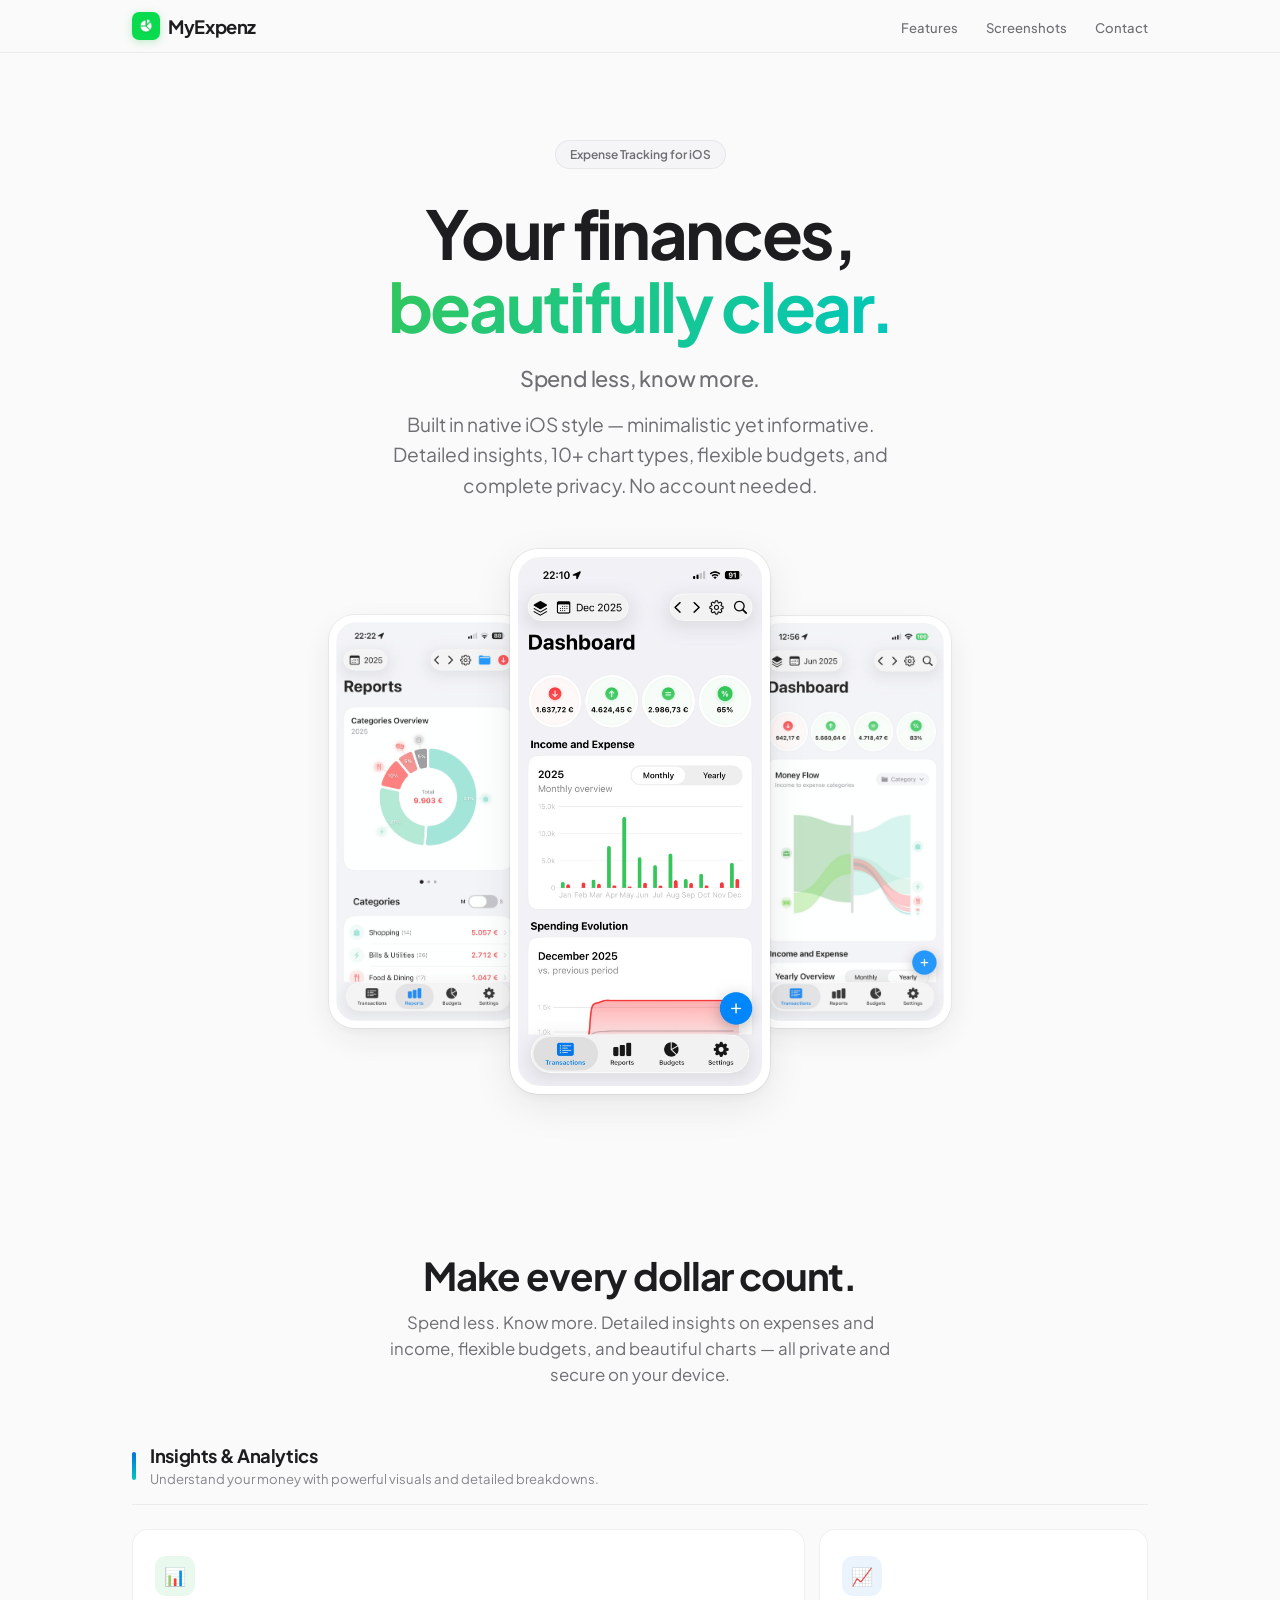
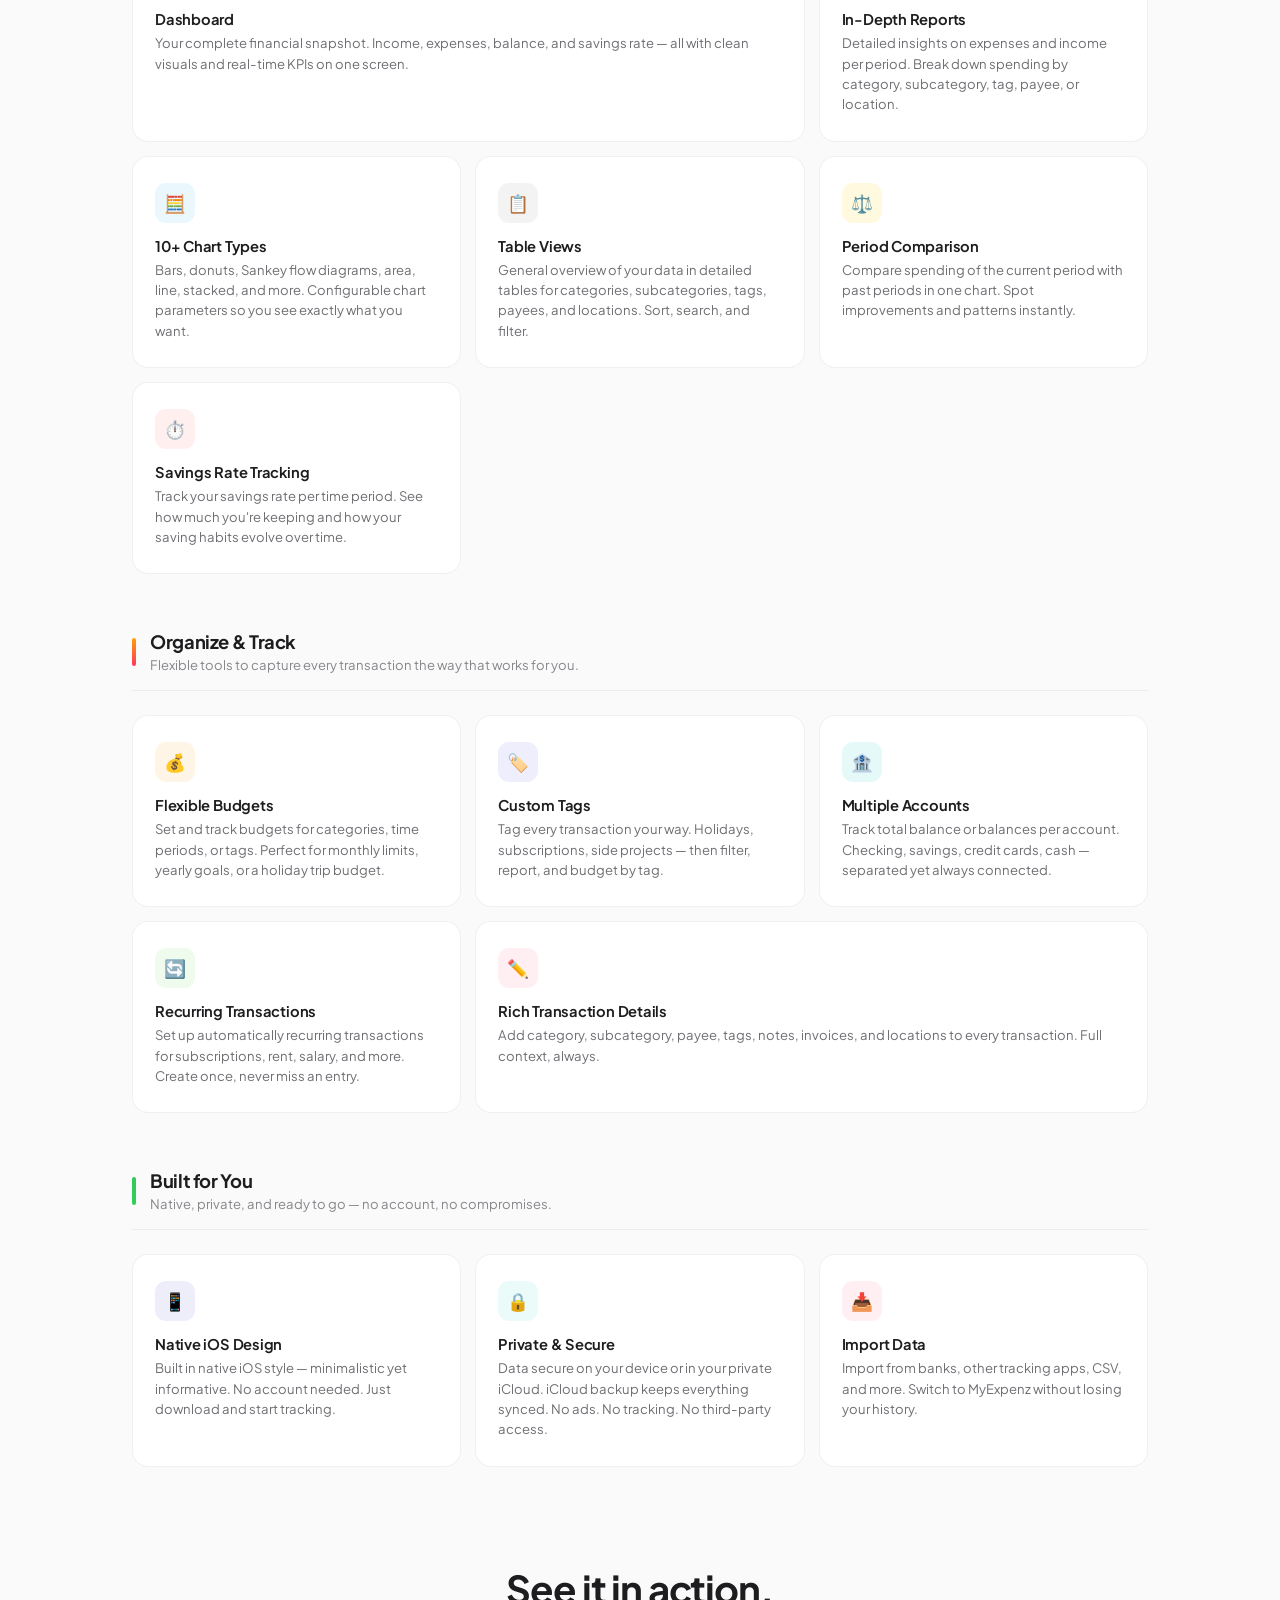
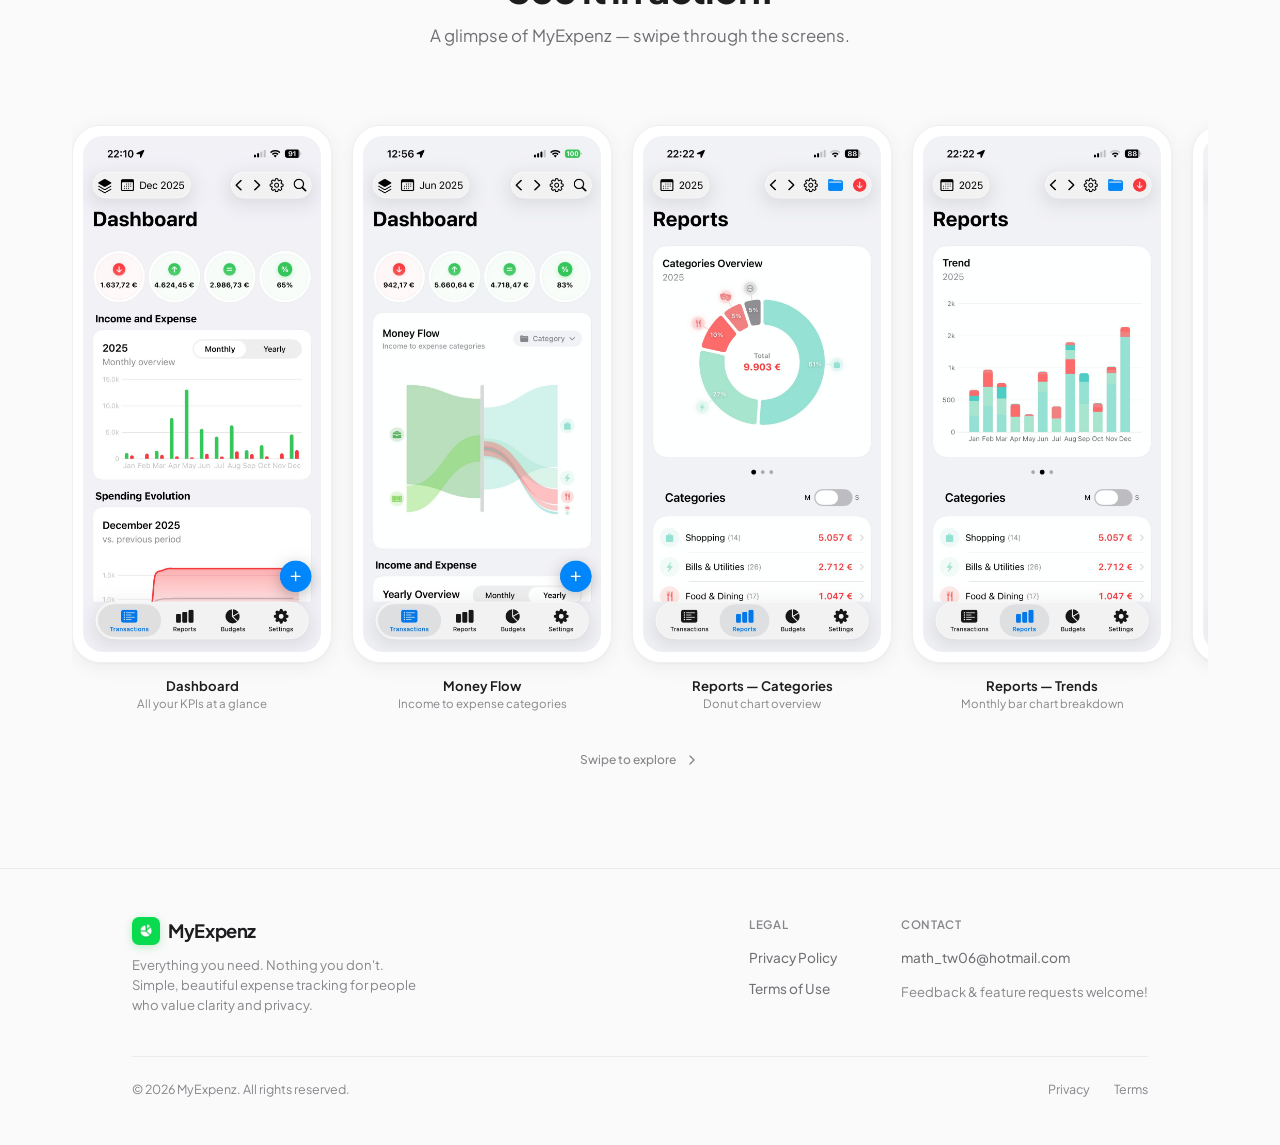
==== index.html @ 3112c8b0 "Add files via upload" ====
<!DOCTYPE html>
<html lang="en">
<head>
<meta charset="UTF-8">
<meta name="viewport" content="width=device-width, initial-scale=1.0">
<title>MyExpenz — Expense Tracking, Beautifully Simple</title>
<link rel="preconnect" href="https://fonts.googleapis.com">
<link href="https://fonts.googleapis.com/css2?family=Plus+Jakarta+Sans:wght@300;400;500;600;700&display=swap" rel="stylesheet">
<style>
  :root {
    --bg: #fafafa;
    --text-primary: #1d1d1f;
    --text-secondary: #6e6e73;
    --text-tertiary: #86868b;
    --accent: #0071e3;
    --surface: #f5f5f7;
    --surface-elevated: #ffffff;
    --border: rgba(0, 0, 0, 0.06);
    --shadow-md: 0 4px 20px rgba(0,0,0,0.06), 0 1px 3px rgba(0,0,0,0.04);
    --shadow-lg: 0 12px 40px rgba(0,0,0,0.08), 0 4px 12px rgba(0,0,0,0.04);
    --radius: 16px;
    --green: #34c759;
  }

  * { margin: 0; padding: 0; box-sizing: border-box; }
  html { scroll-behavior: smooth; }

  body {
    font-family: 'Plus Jakarta Sans', -apple-system, BlinkMacSystemFont, sans-serif;
    background: var(--bg); color: var(--text-primary);
    -webkit-font-smoothing: antialiased; overflow-x: hidden;
  }

  /* ──── NAV ──── */
  nav {
    position: fixed; top: 0; left: 0; right: 0; z-index: 100;
    background: rgba(250,250,250,0.72);
    backdrop-filter: saturate(180%) blur(20px);
    -webkit-backdrop-filter: saturate(180%) blur(20px);
    border-bottom: 1px solid var(--border);
  }
  .nav-inner {
    max-width: 1080px; margin: 0 auto; padding: 0 32px;
    height: 52px; display: flex; align-items: center; justify-content: space-between;
  }
  .logo {
    font-weight: 700; font-size: 1.15rem; letter-spacing: -0.02em;
    display: flex; align-items: center; gap: 8px; color: var(--text-primary);
  }
  .logo-icon {
    width: 28px; height: 28px;
    border-radius: 7px;
    box-shadow: 0 2px 8px rgba(52,199,89,0.3);
    object-fit: cover;
  }
  .nav-links { display: flex; gap: 28px; list-style: none; }
  .nav-links a {
    text-decoration: none; color: var(--text-secondary);
    font-size: 0.82rem; font-weight: 500; transition: color 0.2s;
  }
  .nav-links a:hover { color: var(--text-primary); }

  /* ──── HERO ──── */
  .hero {
    padding: 140px 32px 80px; text-align: center;
    max-width: 1080px; margin: 0 auto;
  }
  .hero-badge {
    display: inline-flex; align-items: center; gap: 6px;
    padding: 6px 14px; background: var(--surface); border-radius: 100px;
    font-size: 0.75rem; font-weight: 600; color: var(--text-secondary);
    margin-bottom: 28px; border: 1px solid var(--border);
    animation: fadeUp 0.8s ease both;
  }

  .hero h1 {
    font-size: clamp(2.8rem, 6vw, 4.2rem); font-weight: 700;
    letter-spacing: -0.035em; line-height: 1.08;
    margin-bottom: 20px; animation: fadeUp 0.8s 0.1s ease both;
  }
  .hero h1 em {
    font-style: normal;
    background: linear-gradient(135deg, #34c759, #00c7be);
    -webkit-background-clip: text; -webkit-text-fill-color: transparent; background-clip: text;
  }
  .hero > p {
    font-size: clamp(1.05rem, 2vw, 1.2rem); color: var(--text-secondary);
    max-width: 540px; margin: 0 auto 48px; line-height: 1.6;
    animation: fadeUp 0.8s 0.2s ease both;
  }

  /* ──── Hero Phones ──── */
  .hero-phones {
    display: flex; justify-content: center; align-items: center;
    gap: 0; margin-bottom: 20px; position: relative;
    animation: fadeUp 1s 0.35s ease both;
    padding: 0 20px;
  }
  .hero-phone {
    transition: transform 0.4s ease;
  }
  .hero-phone-frame {
    background: var(--surface-elevated);
    border-radius: 28px; padding: 8px;
    box-shadow: var(--shadow-lg), 0 0 0 1px var(--border);
    overflow: hidden;
  }
  .hero-phone-frame img {
    width: 100%; height: auto; display: block;
    border-radius: 22px;
  }
  .hero-phone-center {
    width: 260px; z-index: 3; position: relative;
  }
  .hero-phone-left {
    width: 220px; z-index: 2;
    transform: translateX(28px) scale(0.9);
    opacity: 0.85;
  }
  .hero-phone-right {
    width: 220px; z-index: 2;
    transform: translateX(-28px) scale(0.9);
    opacity: 0.85;
  }
  .hero-phone-left:hover, .hero-phone-right:hover {
    opacity: 1; transform: translateX(0) scale(0.93);
  }
  .screen-card {
    background: linear-gradient(135deg, #1d1d1f, #2c2c2e);
    border-radius: 16px; padding: 18px; color: white;
    margin-bottom: 14px; position: relative; overflow: hidden;
  }
  .screen-card::after {
    content: ''; position: absolute; top: -20px; right: -20px;
    width: 80px; height: 80px; background: rgba(52,199,89,0.15);
    border-radius: 50%; filter: blur(20px);
  }
  .card-label { font-size: 0.6rem; opacity: 0.6; margin-bottom: 4px; }
  .card-amount { font-size: 1.6rem; font-weight: 700; letter-spacing: -0.03em; margin-bottom: 10px; }
  .card-bar-row { display: flex; gap: 3px; height: 4px; }
  .card-bar { border-radius: 2px; flex: 1; opacity: 0.9; }
  .card-bar:nth-child(1) { background: #34c759; flex: 3; }
  .card-bar:nth-child(2) { background: #ff9f0a; flex: 1.5; }
  .card-bar:nth-child(3) { background: #5e5ce6; flex: 1; }
  .card-bar:nth-child(4) { background: rgba(255,255,255,0.15); flex: 2; }
  .screen-section-title { font-size: 0.7rem; font-weight: 600; margin-bottom: 10px; }
  .screen-row {
    display: flex; align-items: center; gap: 10px;
    padding: 8px 0; border-bottom: 1px solid var(--border);
  }
  .screen-row:last-child { border-bottom: none; }
  .row-icon {
    width: 30px; height: 30px; border-radius: 8px;
    display: flex; align-items: center; justify-content: center; font-size: 0.75rem;
  }
  .row-icon.groceries { background: #fef3e2; }
  .row-icon.transport { background: #e8f4fd; }
  .row-icon.coffee { background: #fce4ec; }
  .row-text { flex: 1; }
  .row-text .name { font-size: 0.7rem; font-weight: 600; }
  .row-text .sub { font-size: 0.55rem; color: var(--text-tertiary); }
  .row-amount { font-size: 0.72rem; font-weight: 700; }

  /* ──── FEATURES ──── */
  .features { max-width: 1080px; margin: 0 auto; padding: 60px 32px 80px; }
  .section-header { text-align: center; margin-bottom: 56px; }
  .section-header h2 {
    font-size: clamp(1.8rem, 4vw, 2.4rem); font-weight: 700;
    letter-spacing: -0.03em; line-height: 1.15; margin-bottom: 12px;
  }
  .section-header p {
    color: var(--text-secondary); font-size: 1.05rem;
    max-width: 500px; margin: 0 auto; line-height: 1.55;
  }

  /* Feature groups */
  .feature-group { margin-bottom: 56px; }
  .feature-group:last-child { margin-bottom: 0; }

  .group-header {
    display: flex; align-items: center; gap: 14px;
    margin-bottom: 24px; padding-bottom: 16px;
    border-bottom: 1px solid var(--border);
  }
  .group-accent {
    width: 4px; height: 28px; border-radius: 2px; flex-shrink: 0;
  }
  .group-accent-insights { background: linear-gradient(180deg, #0071e3, #00c7be); }
  .group-accent-organize { background: linear-gradient(180deg, #ff9f0a, #ff375f); }
  .group-accent-privacy  { background: linear-gradient(180deg, #34c759, #30d158); }

  .group-header-text h3 {
    font-size: 1.15rem; font-weight: 700; letter-spacing: -0.02em;
    margin-bottom: 2px;
  }
  .group-header-text p {
    font-size: 0.82rem; color: var(--text-tertiary); line-height: 1.45;
  }

  /* Bento grid within each group */
  .features-grid {
    display: grid; grid-template-columns: repeat(3, 1fr); gap: 14px;
  }
  .features-grid-2 {
    display: grid; grid-template-columns: repeat(3, 1fr); gap: 14px;
  }

  .feature-card {
    background: var(--surface-elevated); border: 1px solid var(--border);
    border-radius: var(--radius); padding: 26px 22px;
    transition: transform 0.3s ease, box-shadow 0.3s ease;
    position: relative; overflow: hidden;
  }
  .feature-card:hover { transform: translateY(-3px); box-shadow: var(--shadow-md); }

  /* Wide card spans 2 columns */
  .feature-card-wide { grid-column: span 2; }

  .feature-icon {
    width: 40px; height: 40px; border-radius: 11px;
    display: flex; align-items: center; justify-content: center;
    font-size: 1.1rem; margin-bottom: 14px;
  }
  .fi-green  { background: rgba(52,199,89,0.1); }
  .fi-blue   { background: rgba(0,113,227,0.08); }
  .fi-orange { background: rgba(255,159,10,0.1); }
  .fi-purple { background: rgba(94,92,230,0.1); }
  .fi-teal   { background: rgba(0,199,190,0.1); }
  .fi-pink   { background: rgba(255,55,95,0.08); }
  .fi-indigo { background: rgba(88,86,214,0.1); }
  .fi-mint   { background: rgba(0,199,190,0.08); }
  .fi-gray   { background: rgba(142,142,147,0.1); }
  .fi-red    { background: rgba(255,69,58,0.08); }
  .fi-cyan   { background: rgba(50,173,230,0.1); }
  .fi-yellow { background: rgba(255,204,0,0.12); }
  .fi-lime   { background: rgba(100,210,80,0.1); }
  .fi-rose   { background: rgba(251,97,137,0.1); }

  .feature-card h3 { font-size: 0.92rem; font-weight: 650; letter-spacing: -0.015em; margin-bottom: 5px; }
  .feature-card p { font-size: 0.82rem; color: var(--text-secondary); line-height: 1.55; }

  /* Responsive: stack on mobile */
  @media (max-width: 720px) {
    .features-grid, .features-grid-2 {
      grid-template-columns: 1fr;
    }
    .feature-card-wide { grid-column: span 1; }
  }
  @media (min-width: 721px) and (max-width: 900px) {
    .features-grid, .features-grid-2 {
      grid-template-columns: repeat(2, 1fr);
    }
    .feature-card-wide { grid-column: span 2; }
  }

  /* ──── SCREENSHOTS ──── */
  .screenshots { max-width: 1200px; margin: 0 auto; padding: 20px 32px 100px; }
  .screenshots-track {
    display: flex; gap: 20px; overflow-x: auto; scroll-snap-type: x mandatory;
    padding: 20px 0 32px; -webkit-overflow-scrolling: touch;
    scrollbar-width: thin; scrollbar-color: #c7c7cc transparent;
  }
  .screenshots-track::-webkit-scrollbar { height: 6px; }
  .screenshots-track::-webkit-scrollbar-track { background: transparent; }
  .screenshots-track::-webkit-scrollbar-thumb { background: #c7c7cc; border-radius: 3px; }

  .screenshot-slot { flex: 0 0 auto; width: 260px; scroll-snap-align: start; }
  .screenshot-frame {
    background: var(--surface-elevated); border: 1px solid var(--border);
    border-radius: 28px; padding: 10px; box-shadow: var(--shadow-md);
    transition: transform 0.3s ease, box-shadow 0.3s ease;
  }
  .screenshot-frame:hover { transform: translateY(-4px); box-shadow: var(--shadow-lg); }
  .screenshot-inner {
    border-radius: 20px; overflow: hidden; aspect-ratio: 9/19.5;
    background: var(--surface); display: flex; flex-direction: column;
    align-items: center; justify-content: center; position: relative;
  }
  .screenshot-inner img { width: 100%; height: 100%; object-fit: cover; display: block; }
  .screenshot-placeholder {
    display: flex; flex-direction: column; align-items: center; justify-content: center;
    gap: 8px; padding: 20px; width: 100%; height: 100%; position: absolute; inset: 0;
  }
  .screenshot-placeholder .ph-icon {
    width: 48px; height: 48px; border-radius: 14px; background: var(--border);
    display: flex; align-items: center; justify-content: center;
    font-size: 1.3rem; color: var(--text-tertiary);
  }
  .screenshot-placeholder .ph-label {
    font-size: 0.72rem; font-weight: 600; color: var(--text-tertiary);
    text-align: center; line-height: 1.4;
  }
  .screenshot-caption { text-align: center; padding: 14px 8px 4px; }
  .screenshot-caption h4 { font-size: 0.82rem; font-weight: 650; margin-bottom: 2px; }
  .screenshot-caption p { font-size: 0.72rem; color: var(--text-tertiary); line-height: 1.4; }

  .scroll-hint { display: flex; align-items: center; justify-content: center; gap: 8px; margin-top: 4px; }
  .scroll-hint span { font-size: 0.75rem; color: var(--text-tertiary); font-weight: 500; }
  .scroll-hint svg { width: 16px; height: 16px; color: var(--text-tertiary); animation: bounceRight 1.5s ease-in-out infinite; }
  @keyframes bounceRight { 0%,100% { transform: translateX(0); } 50% { transform: translateX(4px); } }

  /* ──── FOOTER ──── */
  footer { border-top: 1px solid var(--border); background: var(--bg); }
  .footer-inner { max-width: 1080px; margin: 0 auto; padding: 48px 32px; }
  .footer-top {
    display: flex; justify-content: space-between; align-items: flex-start;
    gap: 40px; margin-bottom: 40px; flex-wrap: wrap;
  }
  .footer-brand { max-width: 300px; }
  .footer-brand .logo { margin-bottom: 10px; }
  .footer-brand p { font-size: 0.82rem; color: var(--text-tertiary); line-height: 1.55; }
  .footer-columns { display: flex; gap: 64px; }
  .footer-col h4 {
    font-size: 0.72rem; font-weight: 600; text-transform: uppercase;
    letter-spacing: 0.06em; color: var(--text-tertiary); margin-bottom: 14px;
  }
  .footer-col ul { list-style: none; display: flex; flex-direction: column; gap: 10px; }
  .footer-col a {
    text-decoration: none; color: var(--text-secondary);
    font-size: 0.85rem; font-weight: 450; transition: color 0.2s;
  }
  .footer-col a:hover { color: var(--text-primary); }
  .footer-divider { height: 1px; background: var(--border); margin-bottom: 24px; }
  .footer-bottom {
    display: flex; justify-content: space-between; align-items: center; flex-wrap: wrap; gap: 12px;
  }
  .footer-bottom span { font-size: 0.78rem; color: var(--text-tertiary); }
  .footer-bottom-links { display: flex; gap: 24px; }
  .footer-bottom-links a {
    text-decoration: none; font-size: 0.78rem; color: var(--text-tertiary); transition: color 0.2s;
  }
  .footer-bottom-links a:hover { color: var(--text-secondary); }

  /* ──── LEGAL MODALS ──── */
  .legal-overlay {
    display: none; position: fixed; inset: 0; z-index: 200;
    background: rgba(0,0,0,0.4); backdrop-filter: blur(8px);
    -webkit-backdrop-filter: blur(8px);
    align-items: center; justify-content: center; padding: 24px;
  }
  .legal-overlay.active { display: flex; }
  .legal-modal {
    background: var(--surface-elevated); border-radius: 20px;
    max-width: 640px; width: 100%; max-height: 80vh; overflow-y: auto; padding: 40px;
    box-shadow: 0 24px 80px rgba(0,0,0,0.15); position: relative;
  }
  .legal-modal h2 { font-size: 1.5rem; font-weight: 700; letter-spacing: -0.02em; margin-bottom: 20px; }
  .legal-modal p { font-size: 0.88rem; color: var(--text-secondary); line-height: 1.7; margin-bottom: 14px; }
  .legal-modal h3 { font-size: 1rem; font-weight: 600; margin: 20px 0 8px; }
  .close-btn {
    position: absolute; top: 16px; right: 16px; width: 32px; height: 32px;
    border-radius: 50%; border: none; background: var(--surface);
    cursor: pointer; display: flex; align-items: center; justify-content: center;
    font-size: 1rem; color: var(--text-secondary); transition: background 0.2s;
  }
  .close-btn:hover { background: #e8e8ed; }

  /* ──── ANIMATIONS ──── */
  @keyframes fadeUp { from { opacity: 0; transform: translateY(24px); } to { opacity: 1; transform: translateY(0); } }
  @keyframes fadeIn { from { opacity: 0; } to { opacity: 1; } }
  .reveal { opacity: 1; transform: none; }
  .reveal.visible { opacity: 1; transform: translateY(0); }

  /* ──── RESPONSIVE ──── */
  @media (max-width: 768px) {
    .features-grid { grid-template-columns: repeat(2, 1fr); gap: 12px; }
    .footer-top { flex-direction: column; }
    .footer-columns { gap: 40px; }
    .nav-links { display: none; }
    .hero { padding: 120px 20px 60px; }
    .features { padding: 40px 20px 60px; }
    .screenshots { padding: 20px 20px 60px; }
    .footer-inner { padding: 32px 20px; }
    .hero-phone-center { width: 200px; }
    .hero-phone-left, .hero-phone-right { width: 170px; }
    .screenshot-slot { width: 220px; }
  }
  @media (max-width: 480px) {
    .features-grid { grid-template-columns: 1fr; }
    .footer-columns { flex-direction: column; gap: 28px; }
    .screenshot-slot { width: 200px; }
  }
</style>
</head>
<body>

<!-- NAV -->
<nav>
  <div class="nav-inner">
    <div class="logo"><img src="[data-uri]" alt="MyExpenz" class="logo-icon"> MyExpenz</div>
    <ul class="nav-links">
      <li><a href="#features">Features</a></li>
      <li><a href="#screenshots">Screenshots</a></li>
      <li><a href="#footer">Contact</a></li>
    </ul>
  </div>
</nav>

<!-- HERO -->
<section class="hero">
  <div class="hero-badge">Expense Tracking for iOS</div>
  <h1>Your finances,<br><em>beautifully clear.</em></h1>
  <p class="hero-tagline" style="font-size: clamp(1.1rem, 2.2vw, 1.35rem); font-weight: 500; color: var(--text-secondary); margin-bottom: 12px; letter-spacing: -0.01em; animation: fadeUp 0.8s 0.15s ease both;">Spend less, know more.</p>
  <p>Built in native iOS style — minimalistic yet informative. Detailed insights, 10+ chart types, flexible budgets, and complete privacy. No account needed.</p>
  <div class="hero-phones">
    <div class="hero-phone hero-phone-left">
      <div class="hero-phone-frame">
        <img src="[data-uri]" alt="Reports">
      </div>
    </div>
    <div class="hero-phone hero-phone-center">
      <div class="hero-phone-frame">
        <img src="[data-uri]" alt="Dashboard">
      </div>
    </div>
    <div class="hero-phone hero-phone-right">
      <div class="hero-phone-frame">
        <img src="[data-uri]" alt="Money Flow">
      </div>
    </div>
  </div>
</section>

<!-- FEATURES -->
<section class="features" id="features">
  <div class="section-header reveal">
    <h2>Make every dollar count.</h2>
    <p>Spend less. Know more. Detailed insights on expenses and income, flexible budgets, and beautiful charts — all private and secure on your device.</p>
  </div>

  <!-- GROUP 1: Insights & Analytics -->
  <div class="feature-group reveal">
    <div class="group-header">
      <div class="group-accent group-accent-insights"></div>
      <div class="group-header-text">
        <h3>Insights &amp; Analytics</h3>
        <p>Understand your money with powerful visuals and detailed breakdowns.</p>
      </div>
    </div>
    <div class="features-grid">
      <div class="feature-card feature-card-wide">
        <div class="feature-icon fi-green">📊</div>
        <h3>Dashboard</h3>
        <p>Your complete financial snapshot. Income, expenses, balance, and savings rate — all with clean visuals and real-time KPIs on one screen.</p>
      </div>
      <div class="feature-card">
        <div class="feature-icon fi-blue">📈</div>
        <h3>In-Depth Reports</h3>
        <p>Detailed insights on expenses and income per period. Break down spending by category, subcategory, tag, payee, or location.</p>
      </div>
      <div class="feature-card">
        <div class="feature-icon fi-cyan">🧮</div>
        <h3>10+ Chart Types</h3>
        <p>Bars, donuts, Sankey flow diagrams, area, line, stacked, and more. Configurable chart parameters so you see exactly what you want.</p>
      </div>
      <div class="feature-card">
        <div class="feature-icon fi-gray">📋</div>
        <h3>Table Views</h3>
        <p>General overview of your data in detailed tables for categories, subcategories, tags, payees, and locations. Sort, search, and filter.</p>
      </div>
      <div class="feature-card">
        <div class="feature-icon fi-yellow">⚖️</div>
        <h3>Period Comparison</h3>
        <p>Compare spending of the current period with past periods in one chart. Spot improvements and patterns instantly.</p>
      </div>
      <div class="feature-card">
        <div class="feature-icon fi-red">⏱️</div>
        <h3>Savings Rate Tracking</h3>
        <p>Track your savings rate per time period. See how much you're keeping and how your saving habits evolve over time.</p>
      </div>
    </div>
  </div>

  <!-- GROUP 2: Organize & Track -->
  <div class="feature-group reveal">
    <div class="group-header">
      <div class="group-accent group-accent-organize"></div>
      <div class="group-header-text">
        <h3>Organize &amp; Track</h3>
        <p>Flexible tools to capture every transaction the way that works for you.</p>
      </div>
    </div>
    <div class="features-grid-2">
      <div class="feature-card">
        <div class="feature-icon fi-orange">💰</div>
        <h3>Flexible Budgets</h3>
        <p>Set and track budgets for categories, time periods, or tags. Perfect for monthly limits, yearly goals, or a holiday trip budget.</p>
      </div>
      <div class="feature-card">
        <div class="feature-icon fi-purple">🏷️</div>
        <h3>Custom Tags</h3>
        <p>Tag every transaction your way. Holidays, subscriptions, side projects — then filter, report, and budget by tag.</p>
      </div>
      <div class="feature-card">
        <div class="feature-icon fi-teal">🏦</div>
        <h3>Multiple Accounts</h3>
        <p>Track total balance or balances per account. Checking, savings, credit cards, cash — separated yet always connected.</p>
      </div>
      <div class="feature-card">
        <div class="feature-icon fi-lime">🔄</div>
        <h3>Recurring Transactions</h3>
        <p>Set up automatically recurring transactions for subscriptions, rent, salary, and more. Create once, never miss an entry.</p>
      </div>
      <div class="feature-card feature-card-wide">
        <div class="feature-icon fi-rose">✏️</div>
        <h3>Rich Transaction Details</h3>
        <p>Add category, subcategory, payee, tags, notes, invoices, and locations to every transaction. Full context, always.</p>
      </div>
    </div>
  </div>

  <!-- GROUP 3: Built for You -->
  <div class="feature-group reveal">
    <div class="group-header">
      <div class="group-accent group-accent-privacy"></div>
      <div class="group-header-text">
        <h3>Built for You</h3>
        <p>Native, private, and ready to go — no account, no compromises.</p>
      </div>
    </div>
    <div class="features-grid-2">
      <div class="feature-card">
        <div class="feature-icon fi-indigo">📱</div>
        <h3>Native iOS Design</h3>
        <p>Built in native iOS style — minimalistic yet informative. No account needed. Just download and start tracking.</p>
      </div>
      <div class="feature-card">
        <div class="feature-icon fi-mint">🔒</div>
        <h3>Private &amp; Secure</h3>
        <p>Data secure on your device or in your private iCloud. iCloud backup keeps everything synced. No ads. No tracking. No third-party access.</p>
      </div>
      <div class="feature-card">
        <div class="feature-icon fi-pink">📥</div>
        <h3>Import Data</h3>
        <p>Import from banks, other tracking apps, CSV, and more. Switch to MyExpenz without losing your history.</p>
      </div>
    </div>
  </div>

</section>

<!-- SCREENSHOTS -->
<section class="screenshots" id="screenshots">
  <div class="section-header reveal">
    <h2>See it in action.</h2>
    <p>A glimpse of MyExpenz — swipe through the screens.</p>
  </div>
  <div class="screenshots-track">

    <div class="screenshot-slot reveal">
      <div class="screenshot-frame">
        <div class="screenshot-inner"><img src="[data-uri]" alt="Dashboard"></div>
      </div>
      <div class="screenshot-caption"><h4>Dashboard</h4><p>All your KPIs at a glance</p></div>
    </div>

    <div class="screenshot-slot reveal">
      <div class="screenshot-frame">
        <div class="screenshot-inner"><img src="[data-uri]" alt="Money Flow Chart"></div>
      </div>
      <div class="screenshot-caption"><h4>Money Flow</h4><p>Income to expense categories</p></div>
    </div>

    <div class="screenshot-slot reveal">
      <div class="screenshot-frame">
        <div class="screenshot-inner"><img src="[data-uri]" alt="Reports — Donut chart"></div>
      </div>
      <div class="screenshot-caption"><h4>Reports — Categories</h4><p>Donut chart overview</p></div>
    </div>

    <div class="screenshot-slot reveal">
      <div class="screenshot-frame">
        <div class="screenshot-inner"><img src="[data-uri]" alt="Reports — Trend"></div>
      </div>
      <div class="screenshot-caption"><h4>Reports — Trends</h4><p>Monthly bar chart breakdown</p></div>
    </div>

    <div class="screenshot-slot reveal">
      <div class="screenshot-frame">
        <div class="screenshot-inner"><img src="[data-uri]" alt="Reports — Bar chart"></div>
      </div>
      <div class="screenshot-caption"><h4>Reports — Totals</h4><p>Category totals at a glance</p></div>
    </div>

    <div class="screenshot-slot reveal">
      <div class="screenshot-frame">
        <div class="screenshot-inner"><img src="[data-uri]" alt="Reports — Category details"></div>
      </div>
      <div class="screenshot-caption"><h4>Category Details</h4><p>Deep dive per category</p></div>
    </div>

    <div class="screenshot-slot reveal">
      <div class="screenshot-frame">
        <div class="screenshot-inner"><img src="[data-uri]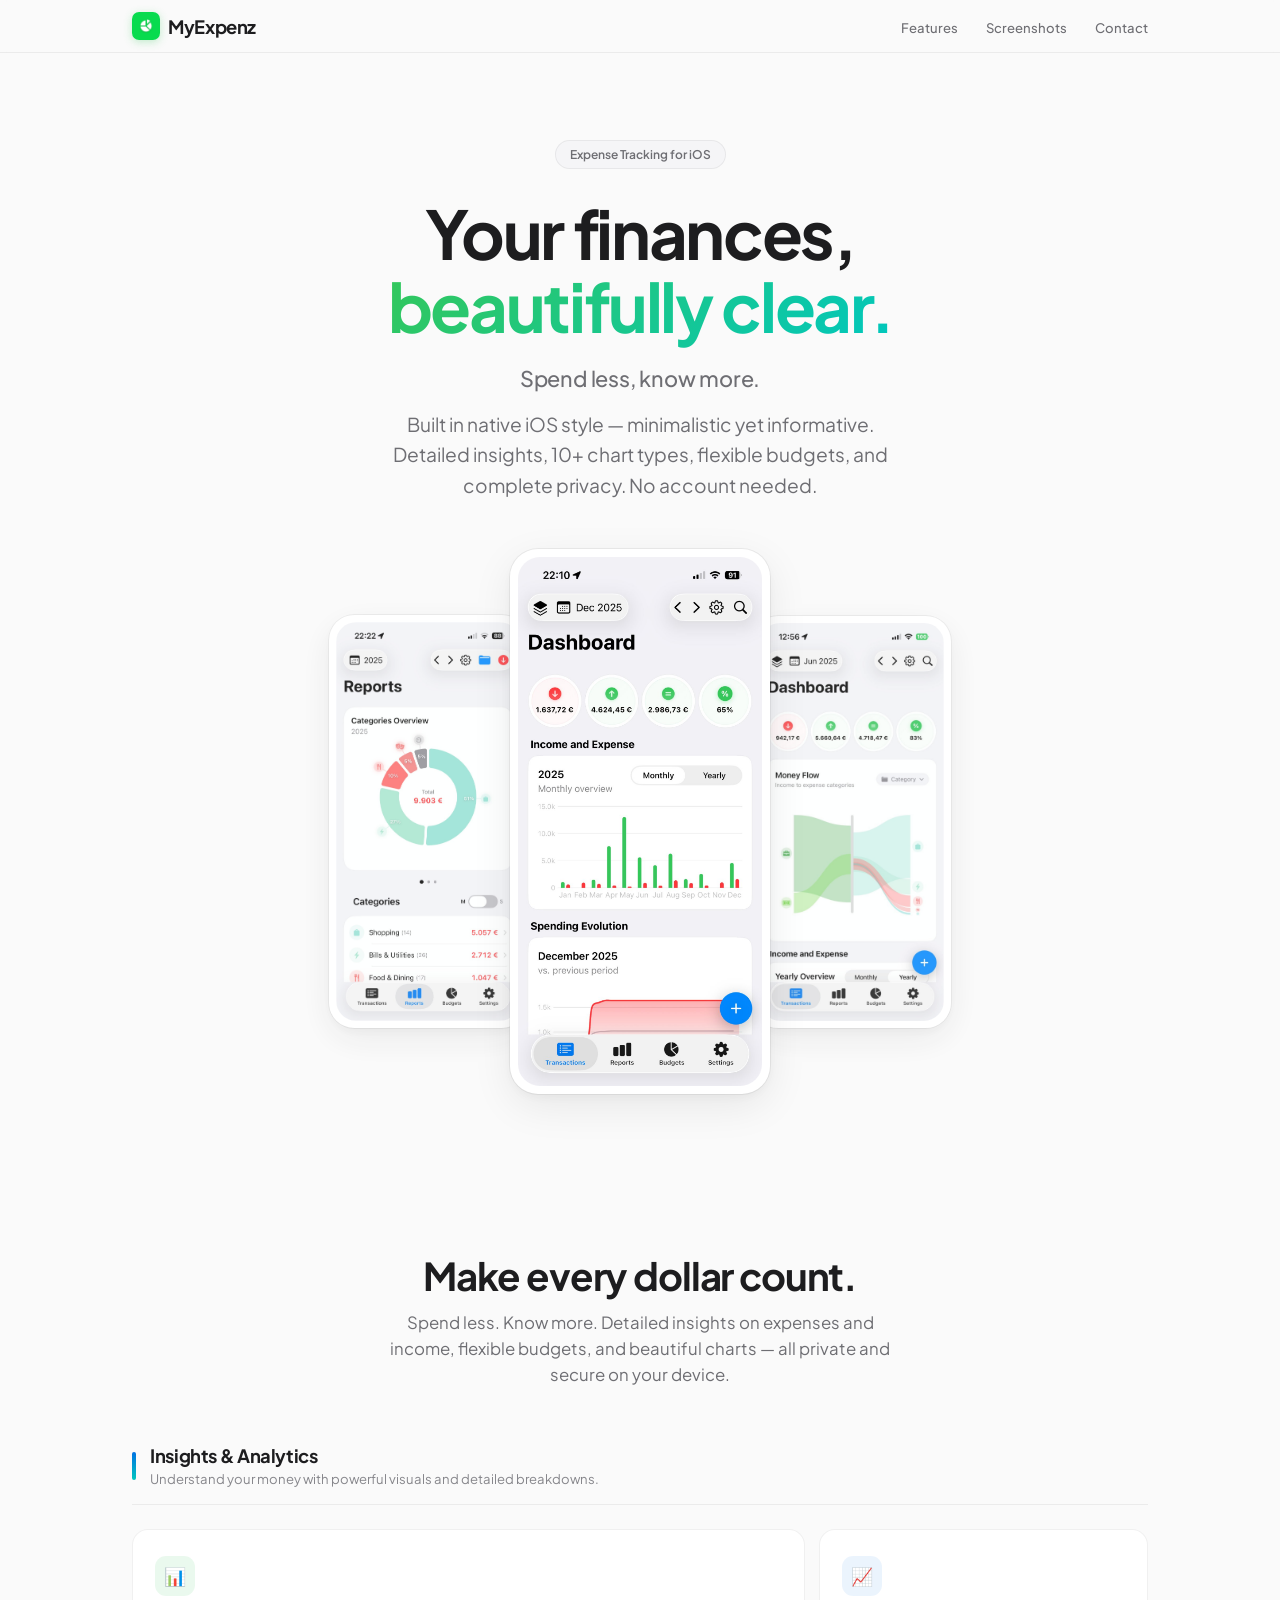
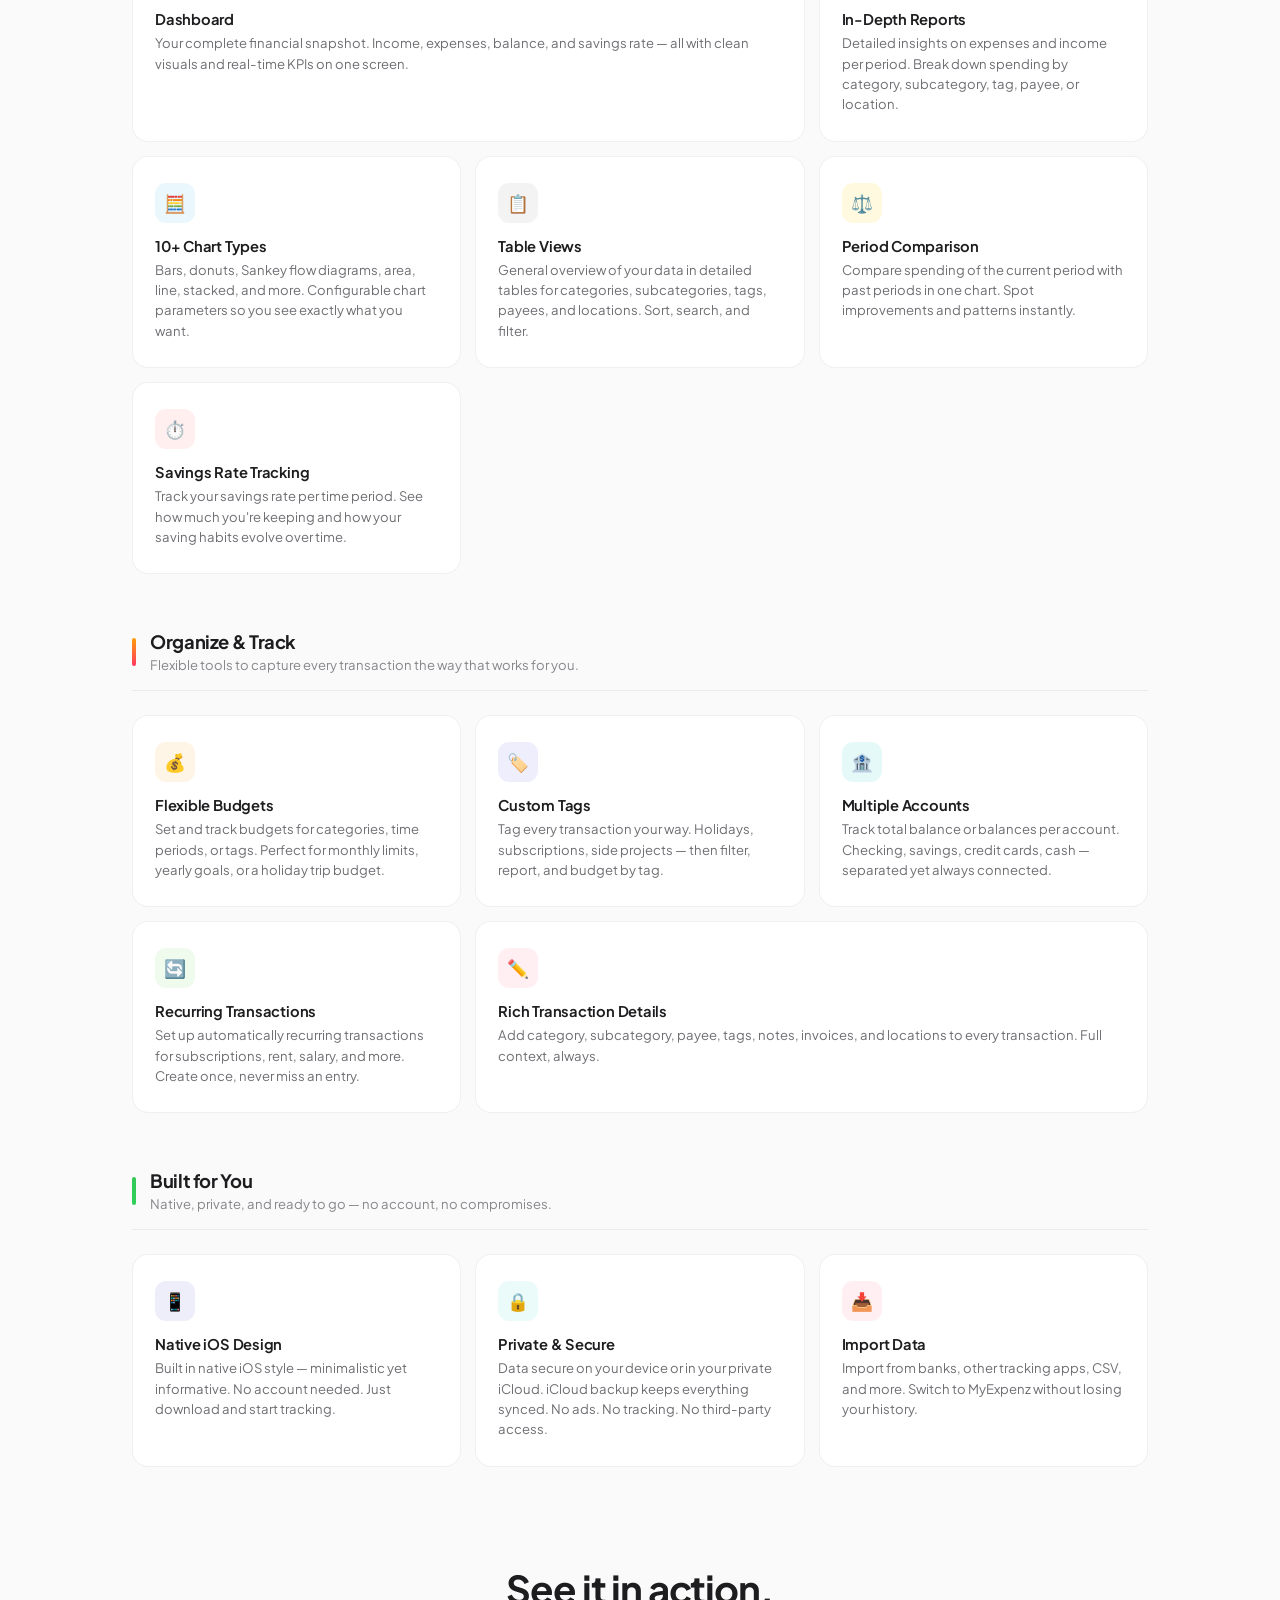
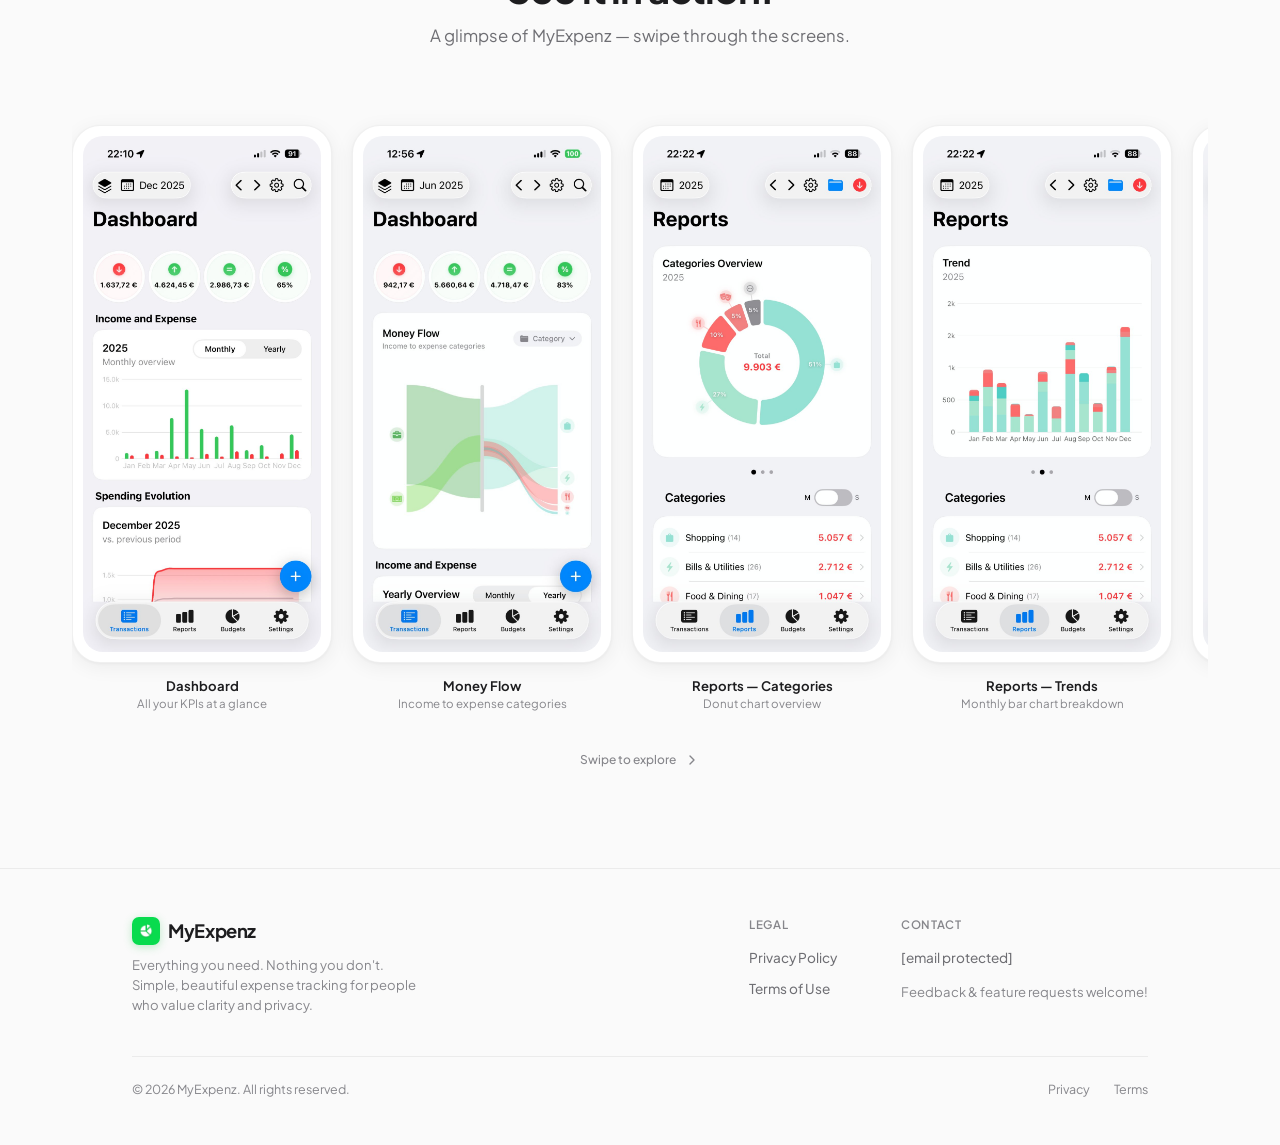
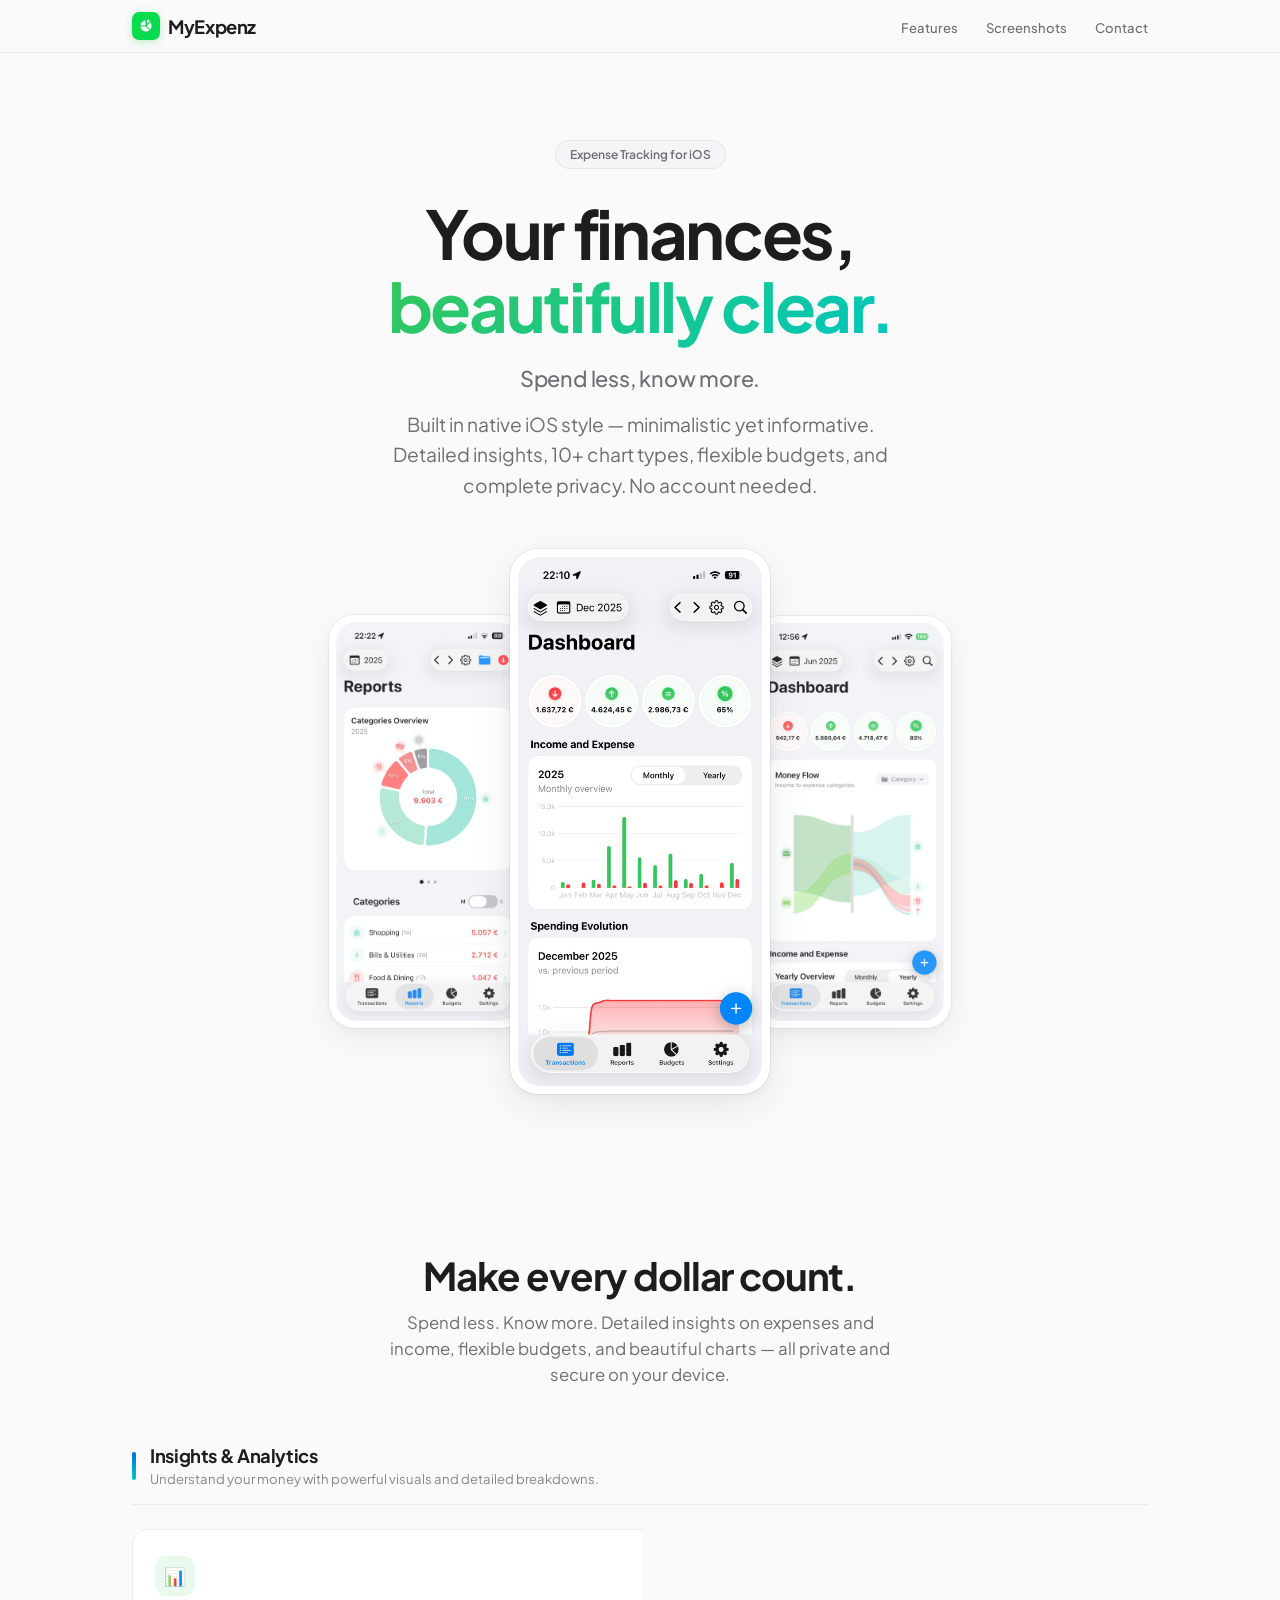
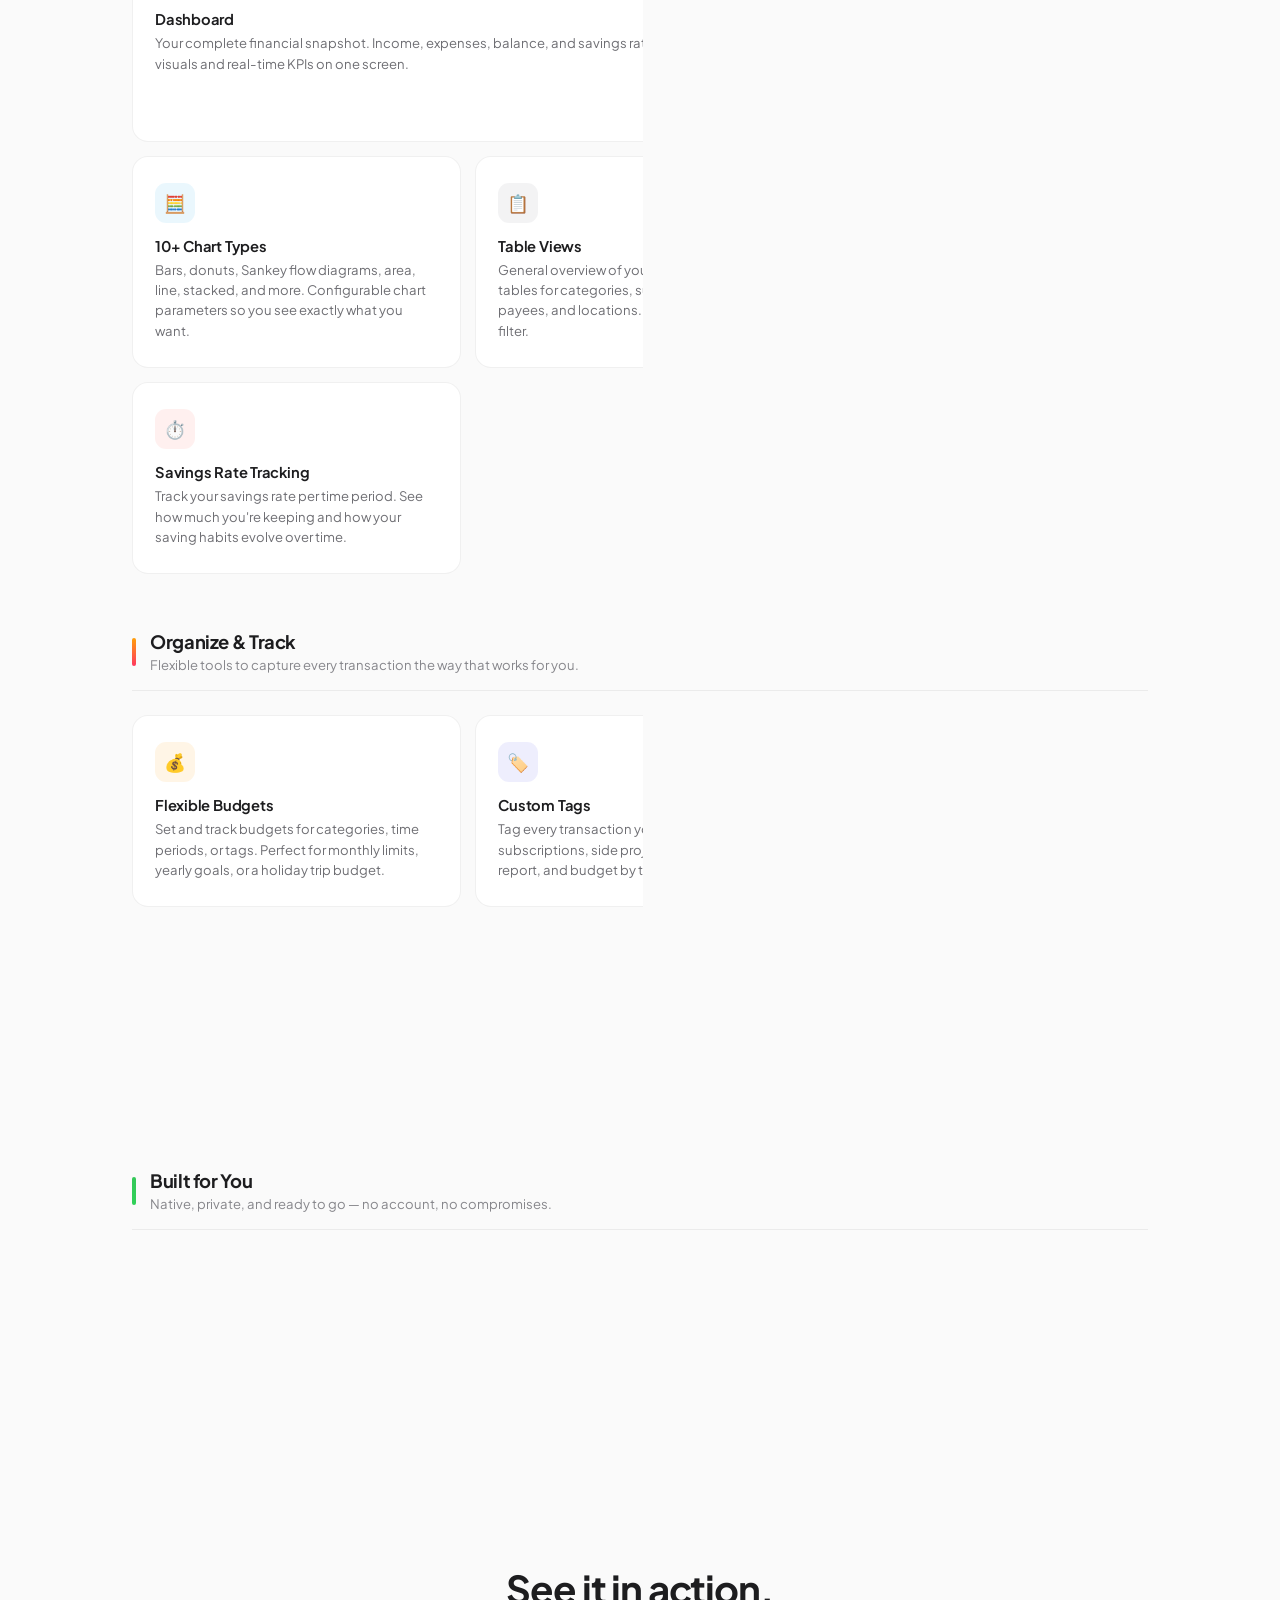
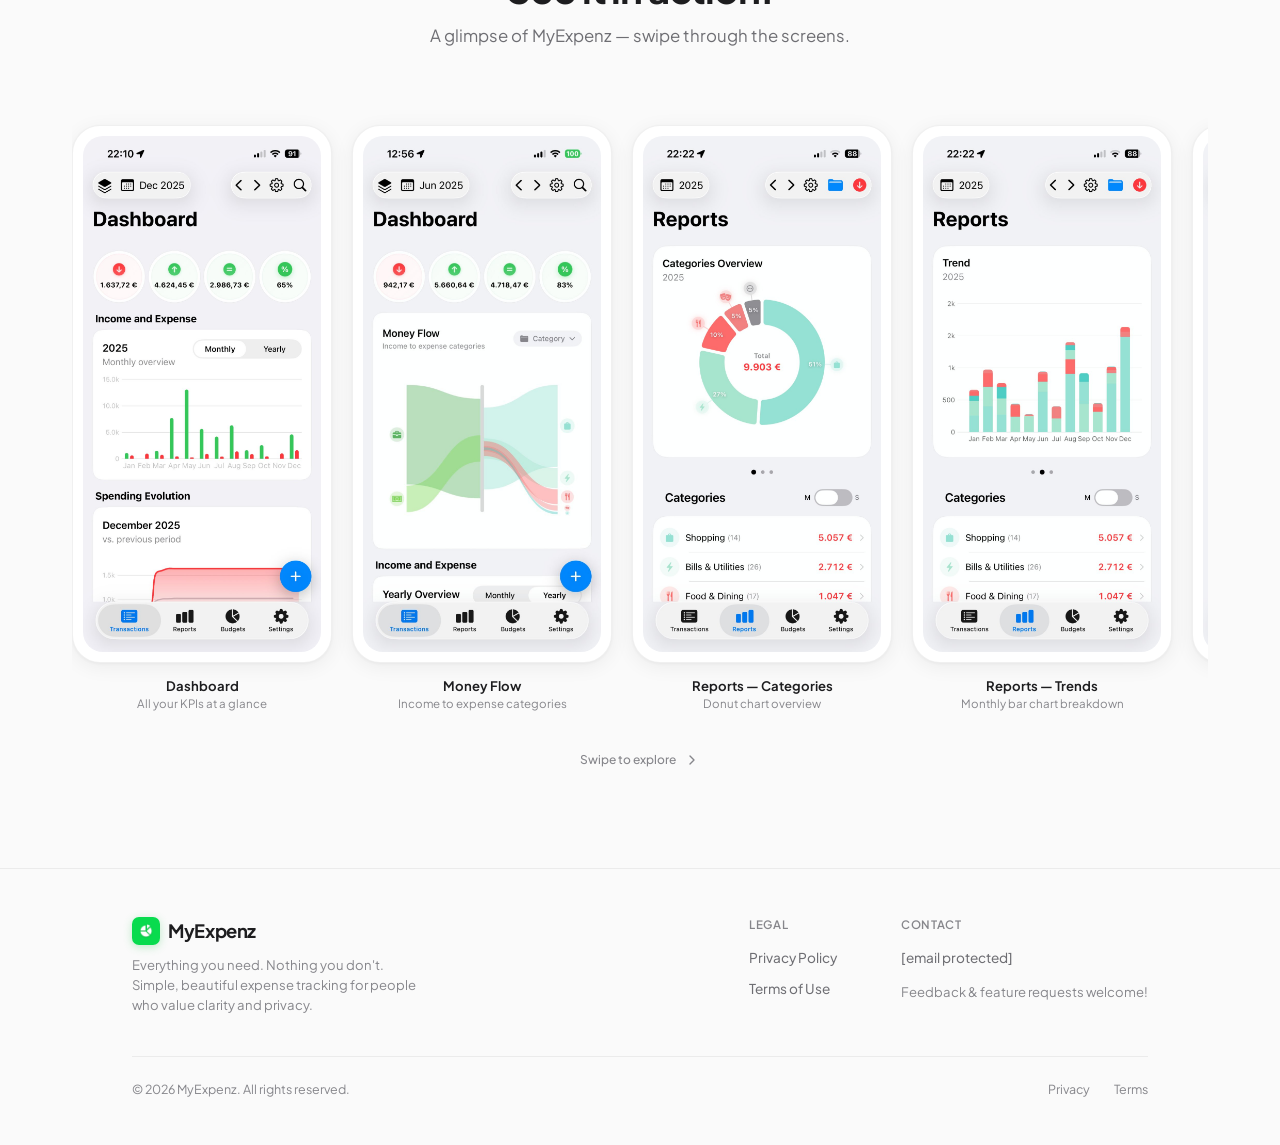
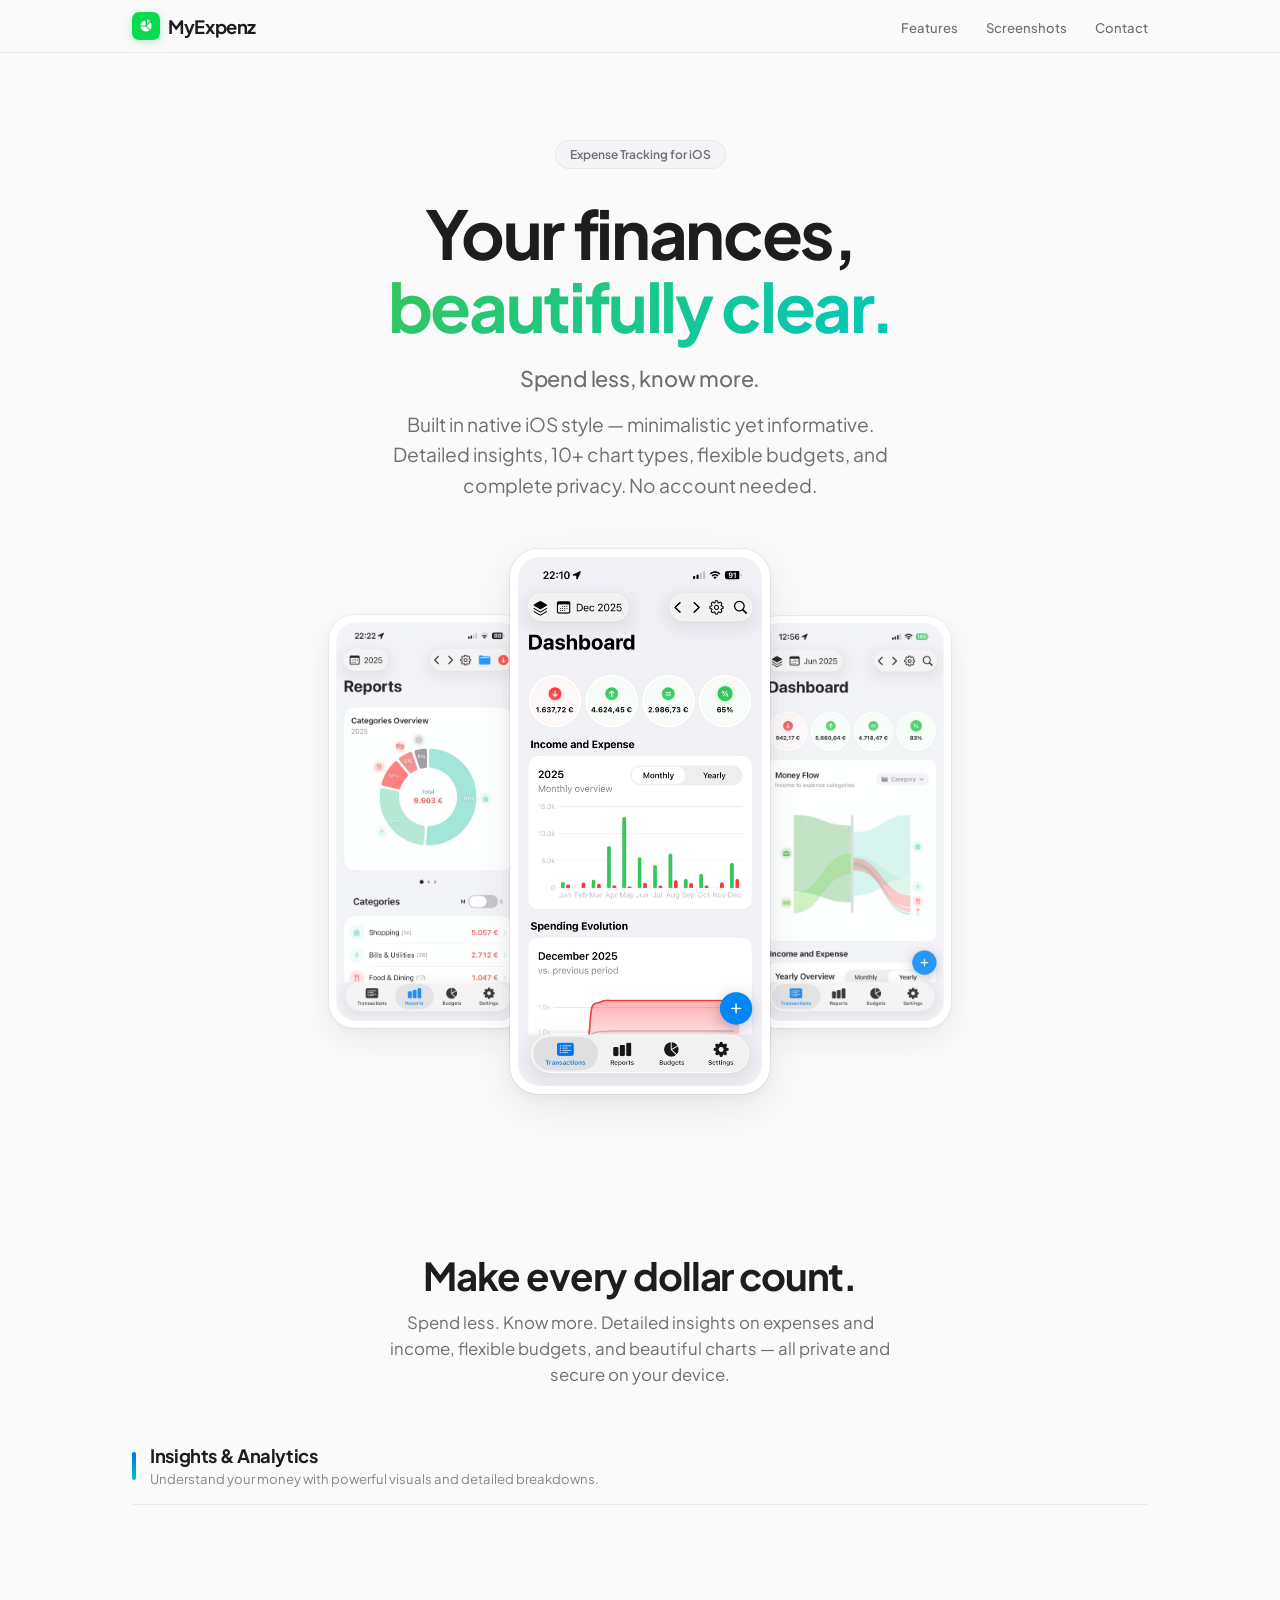
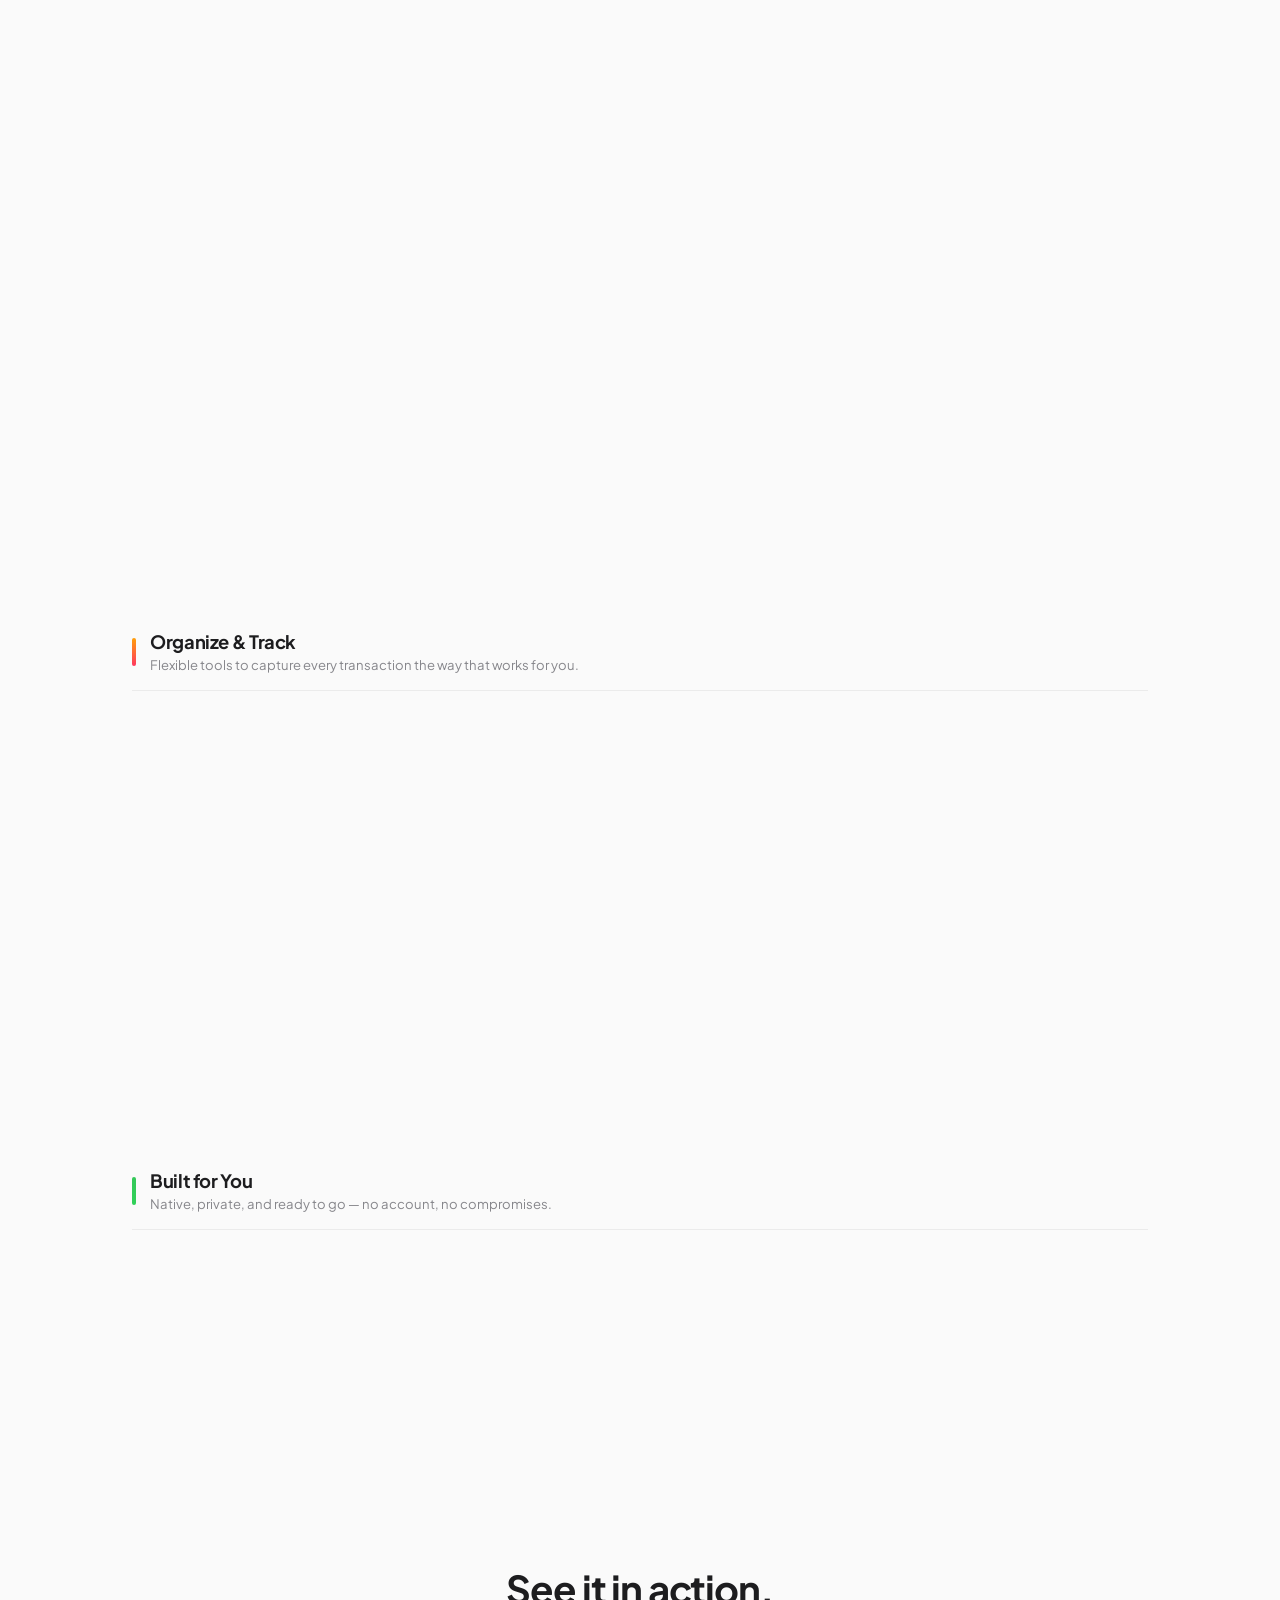
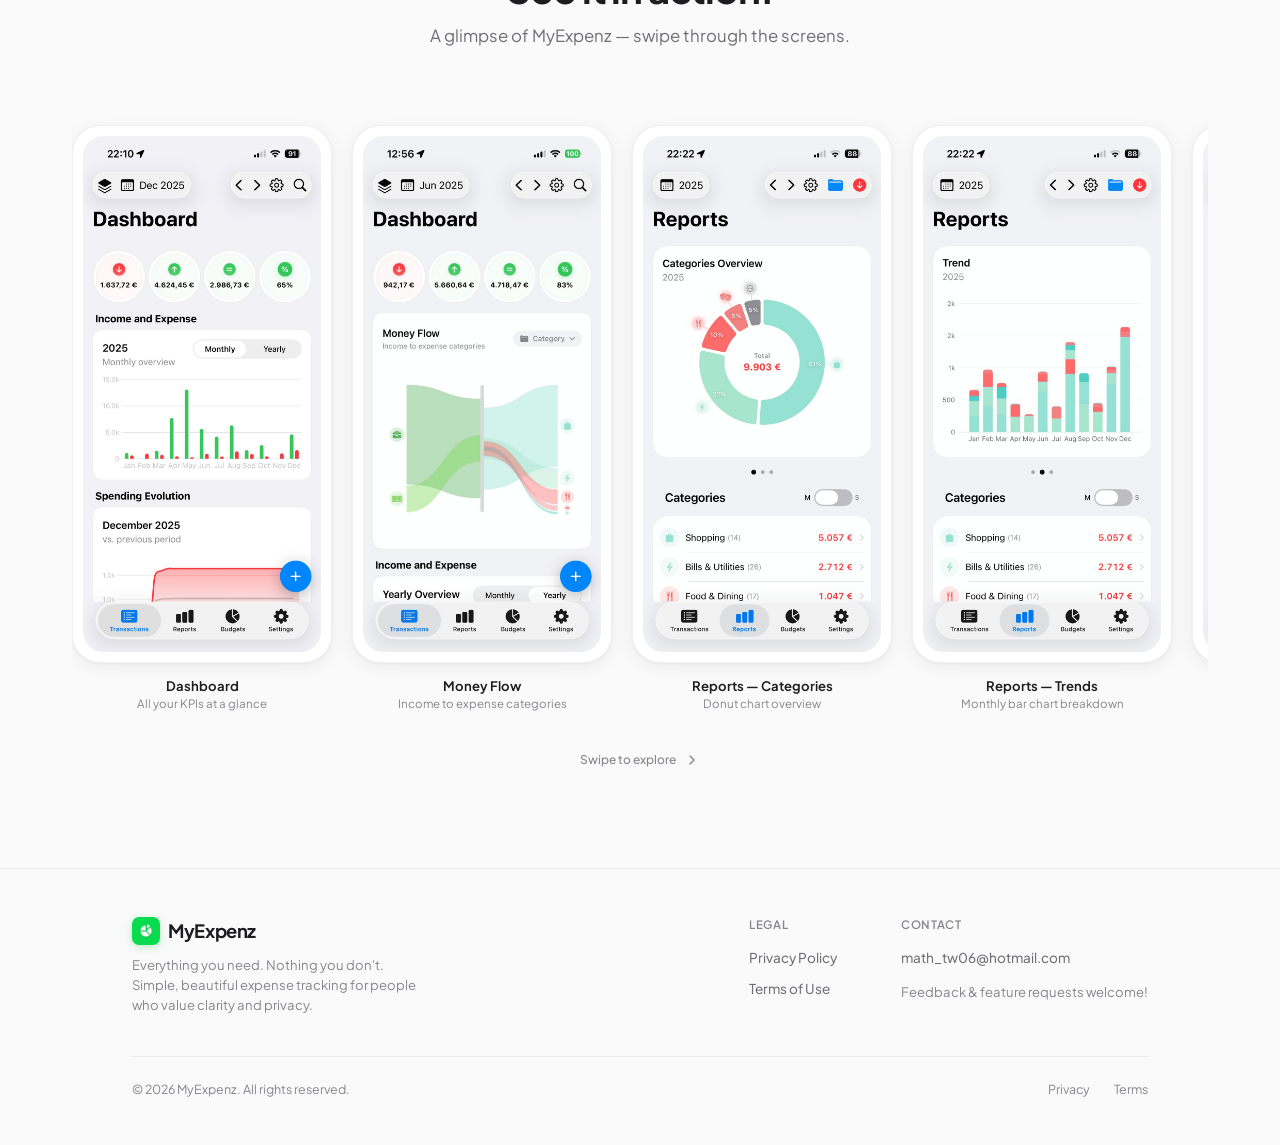
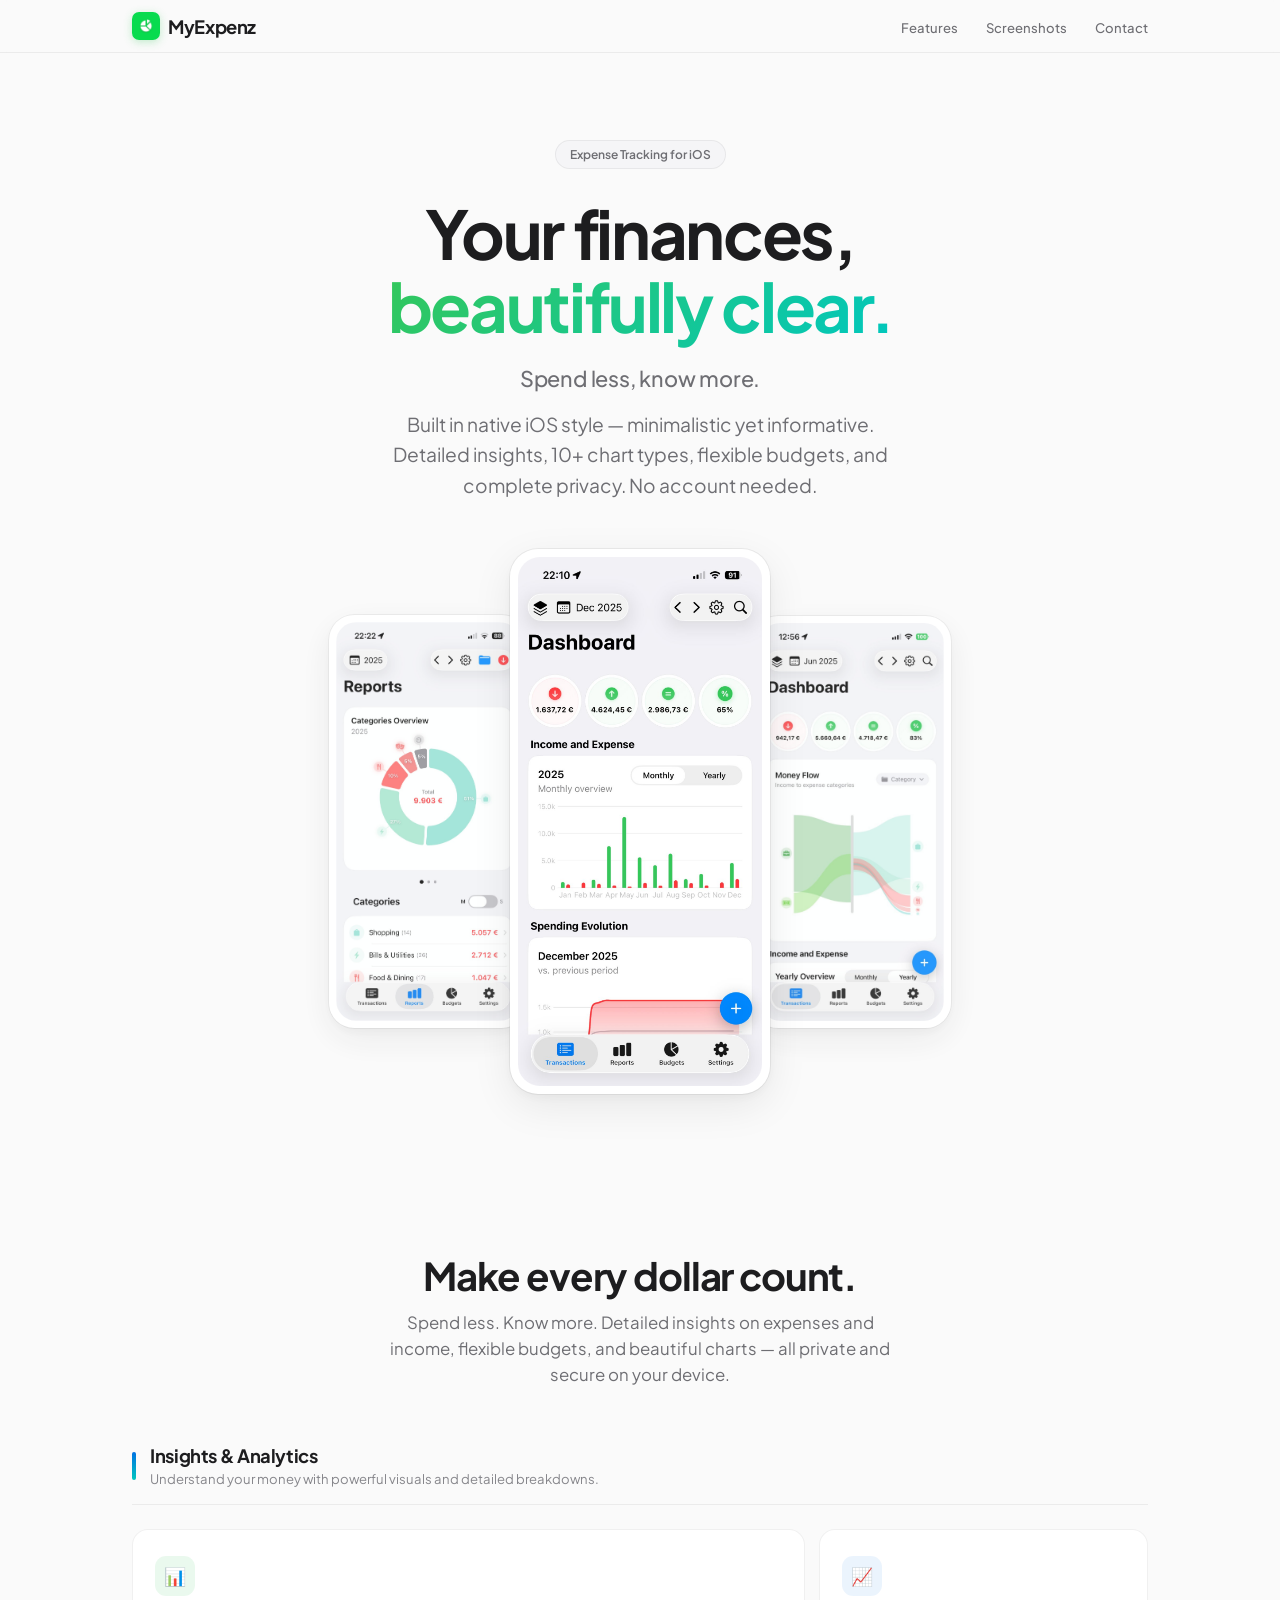
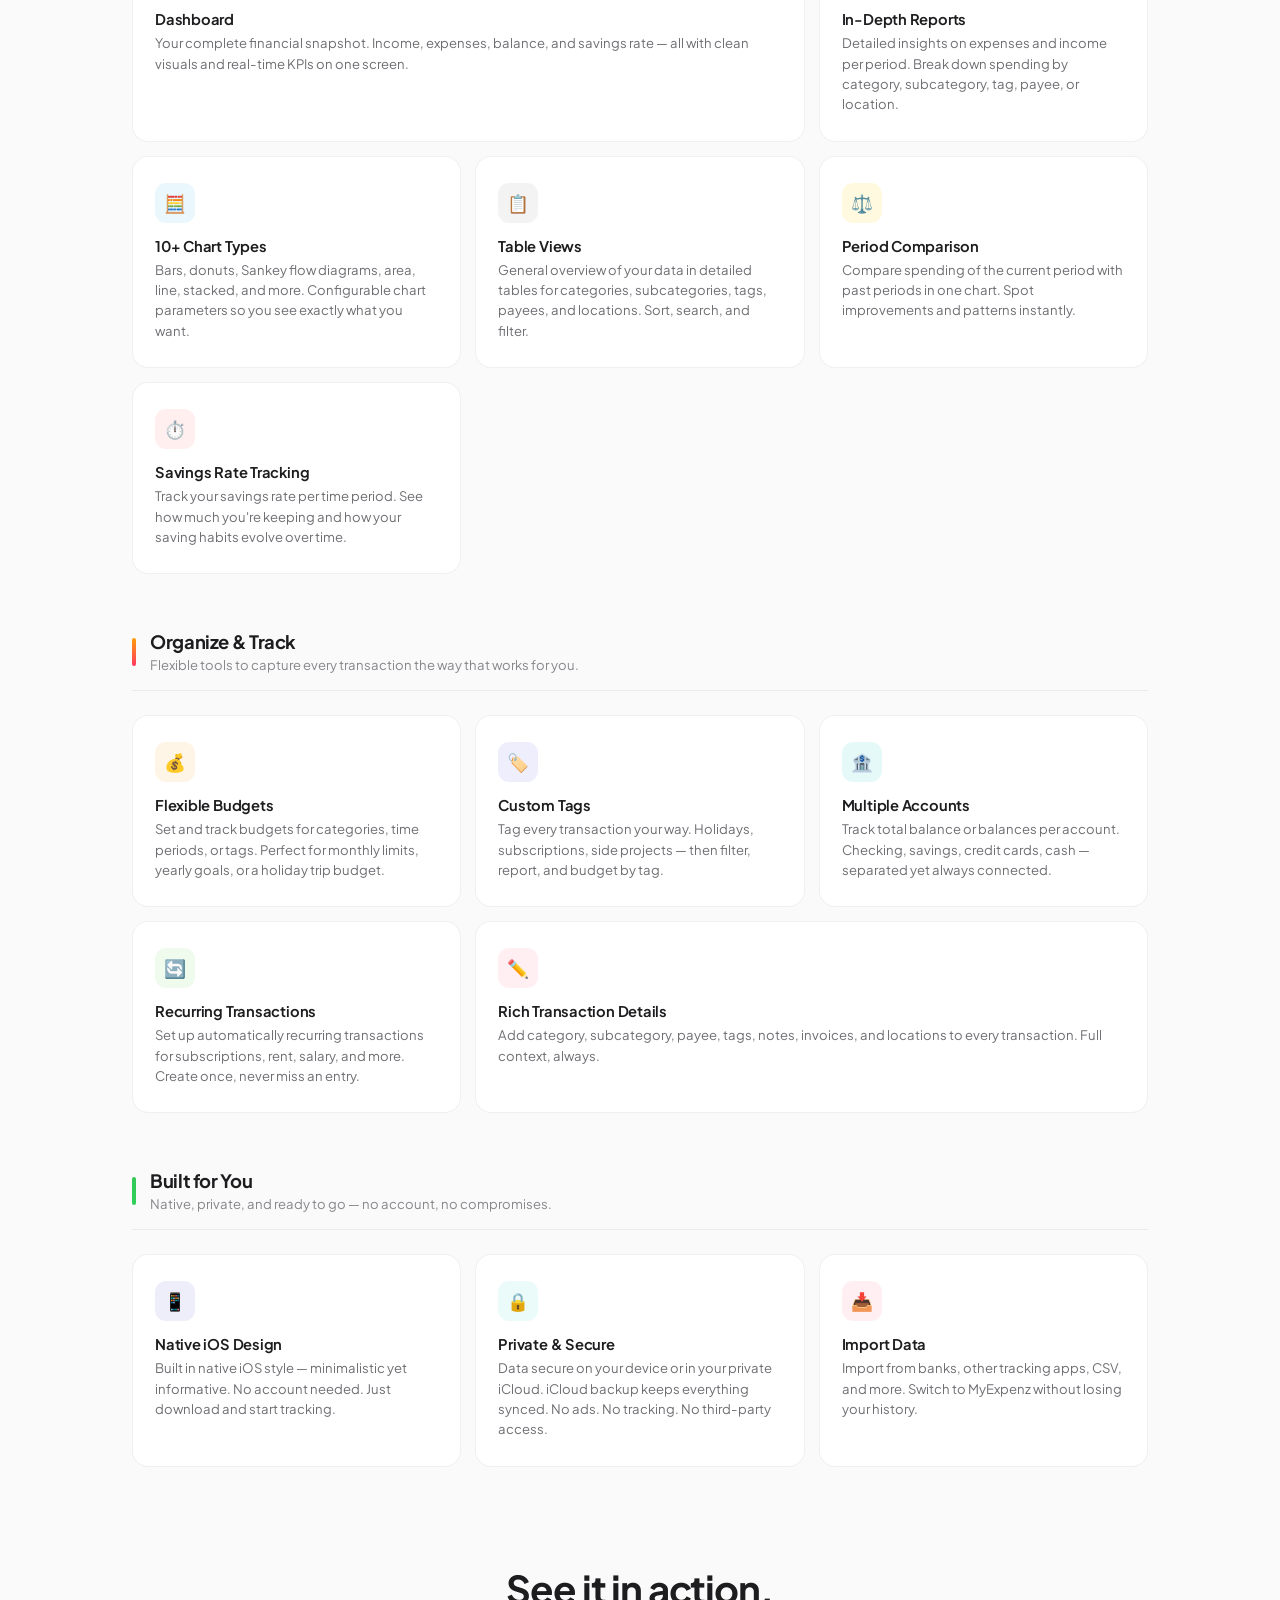
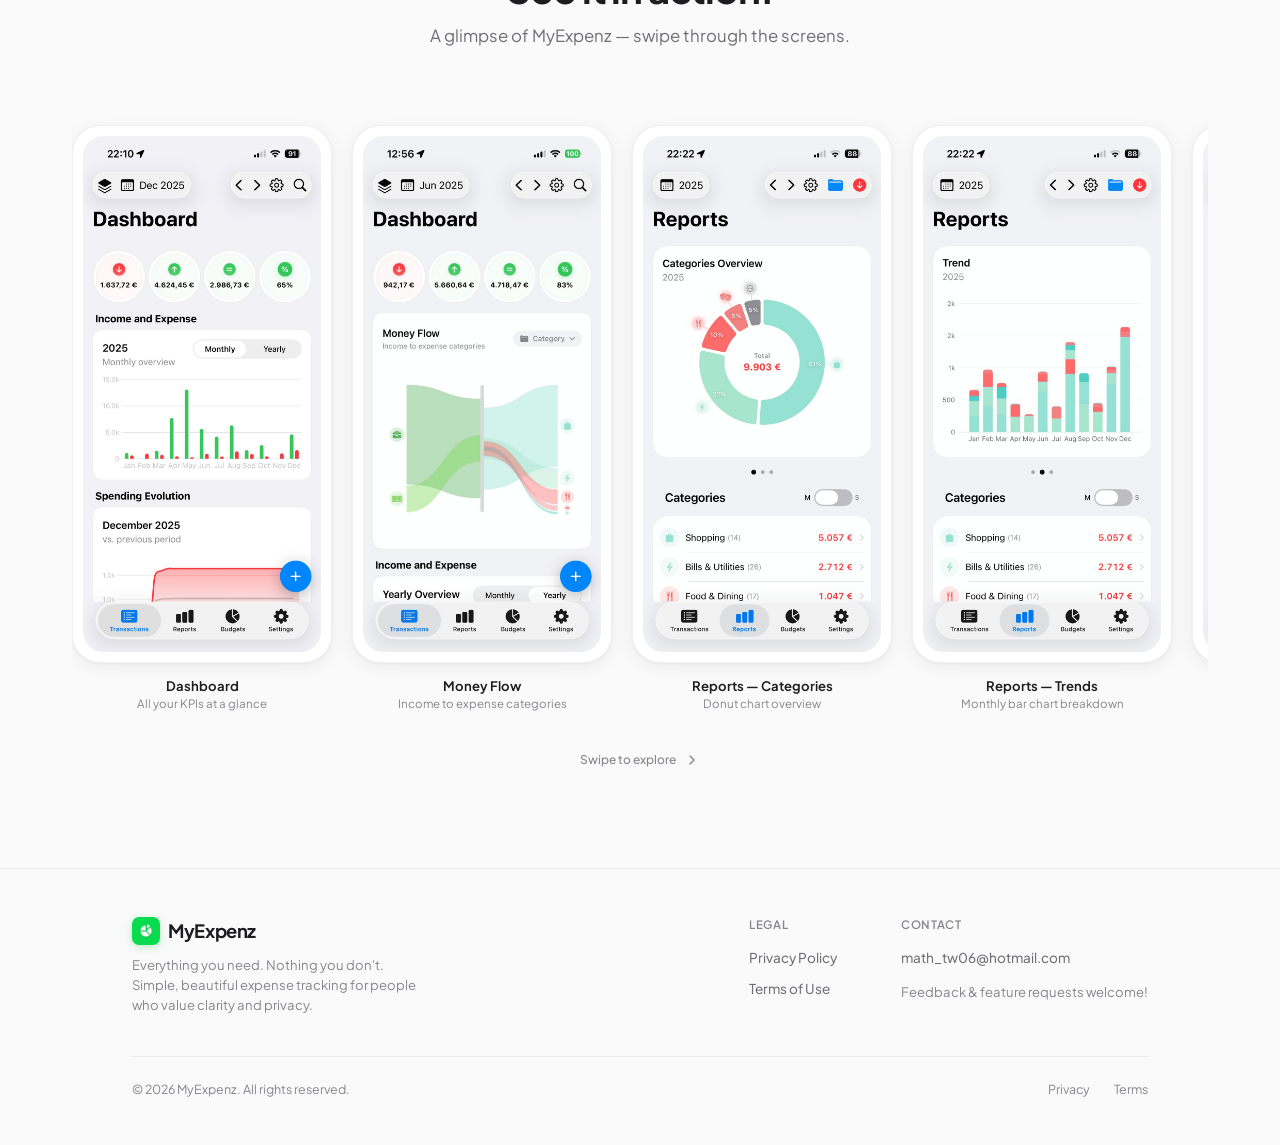
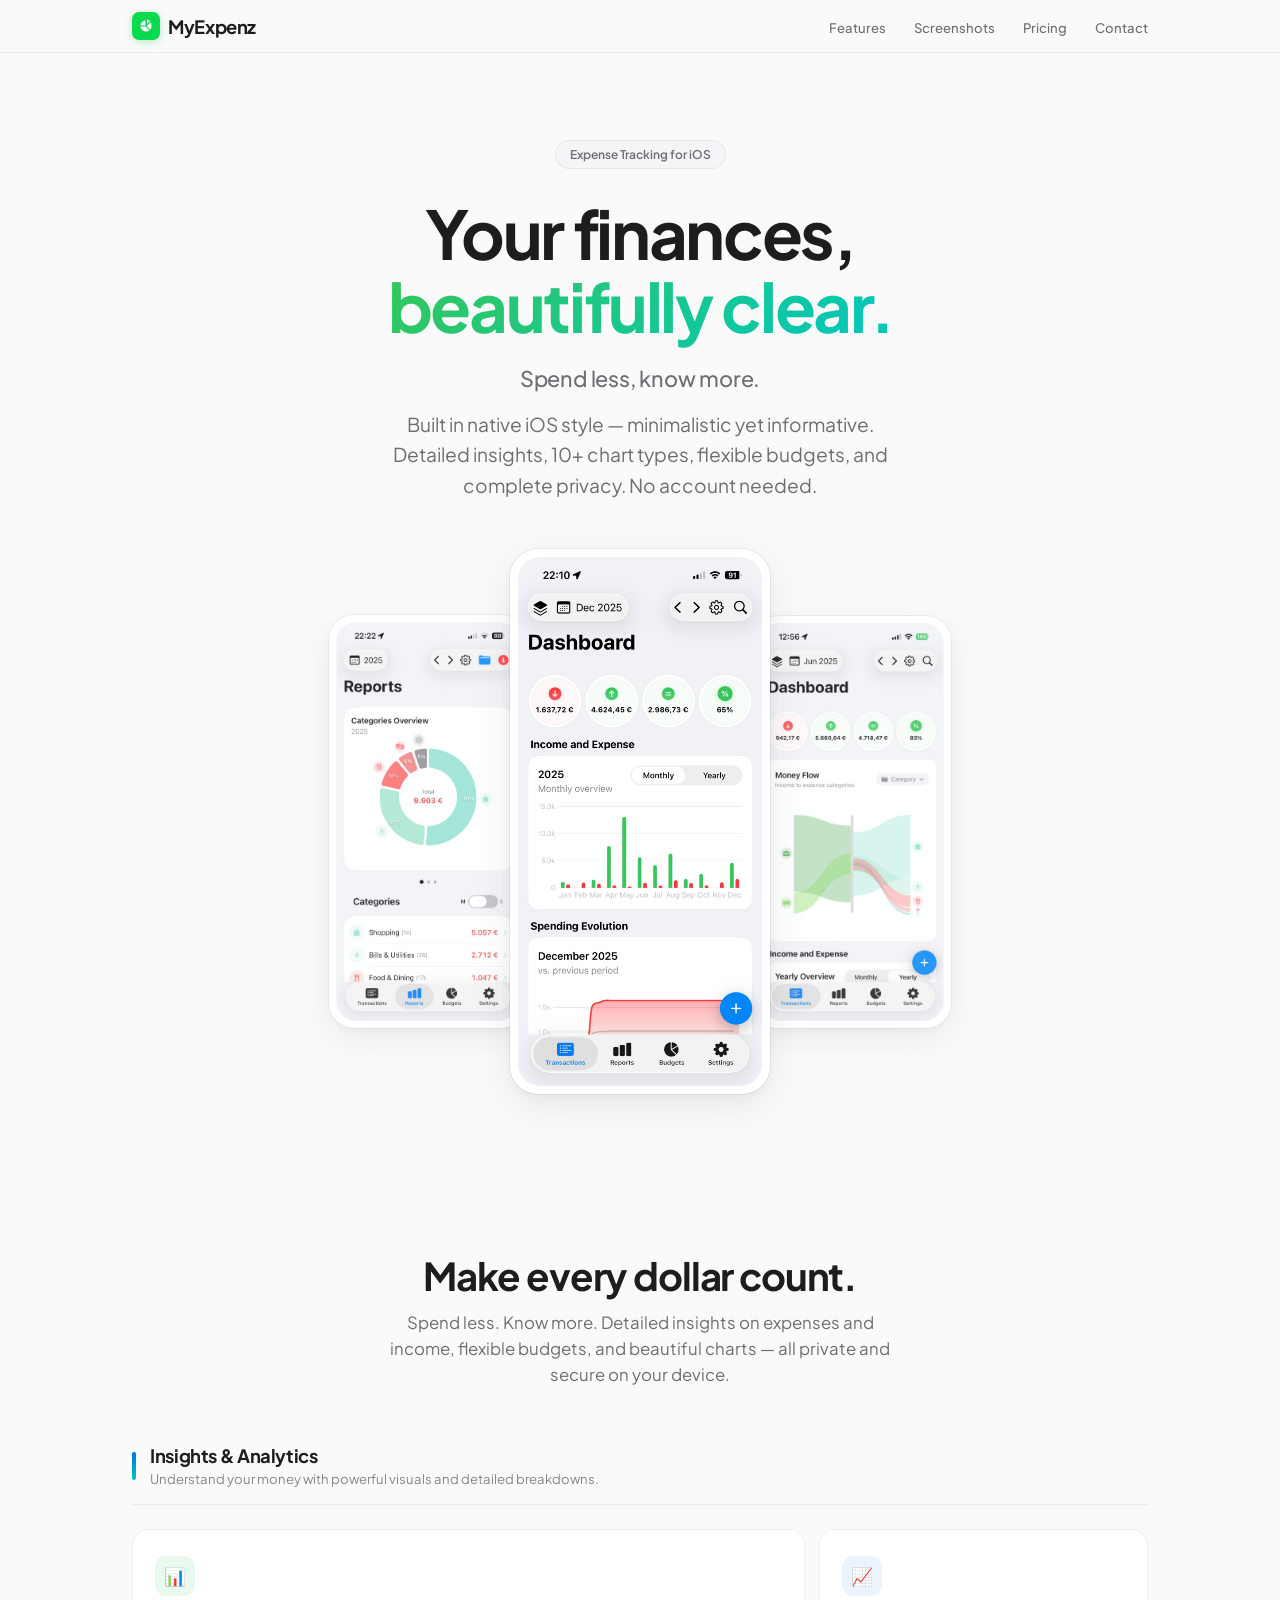
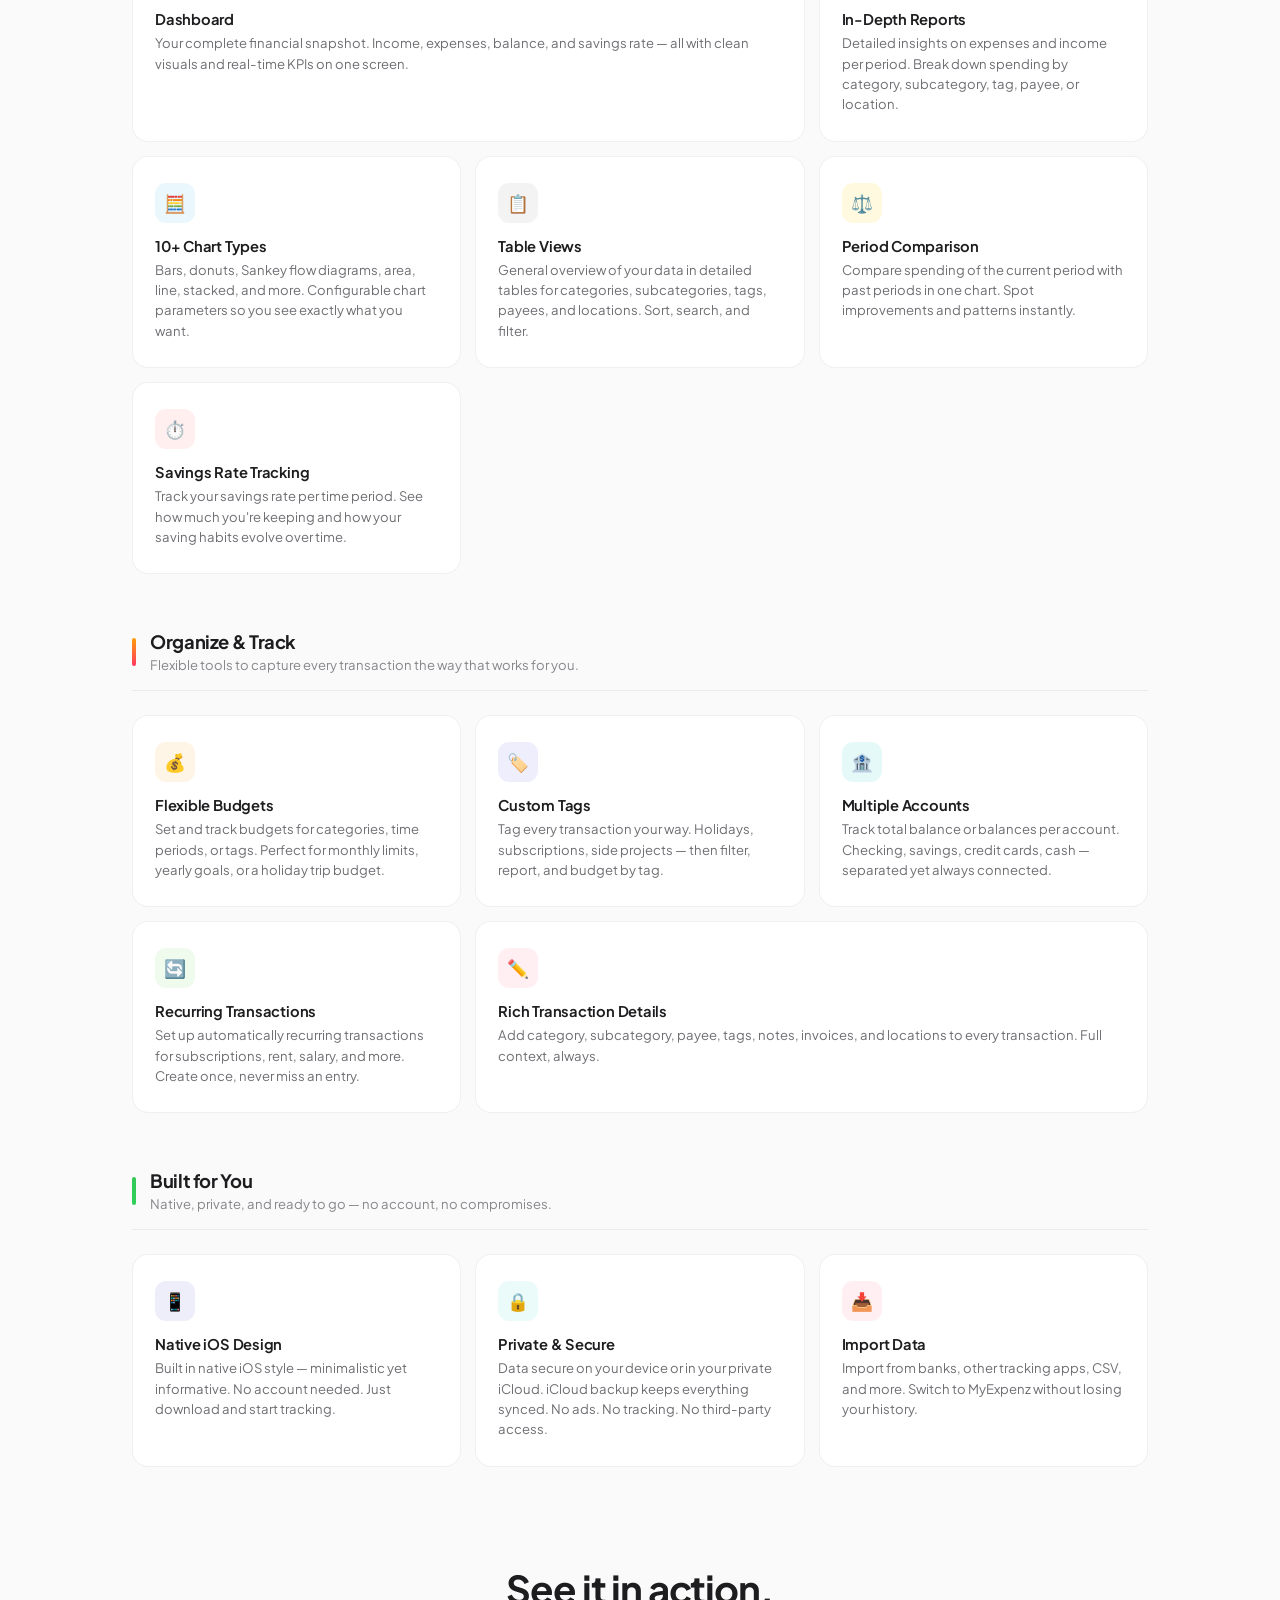
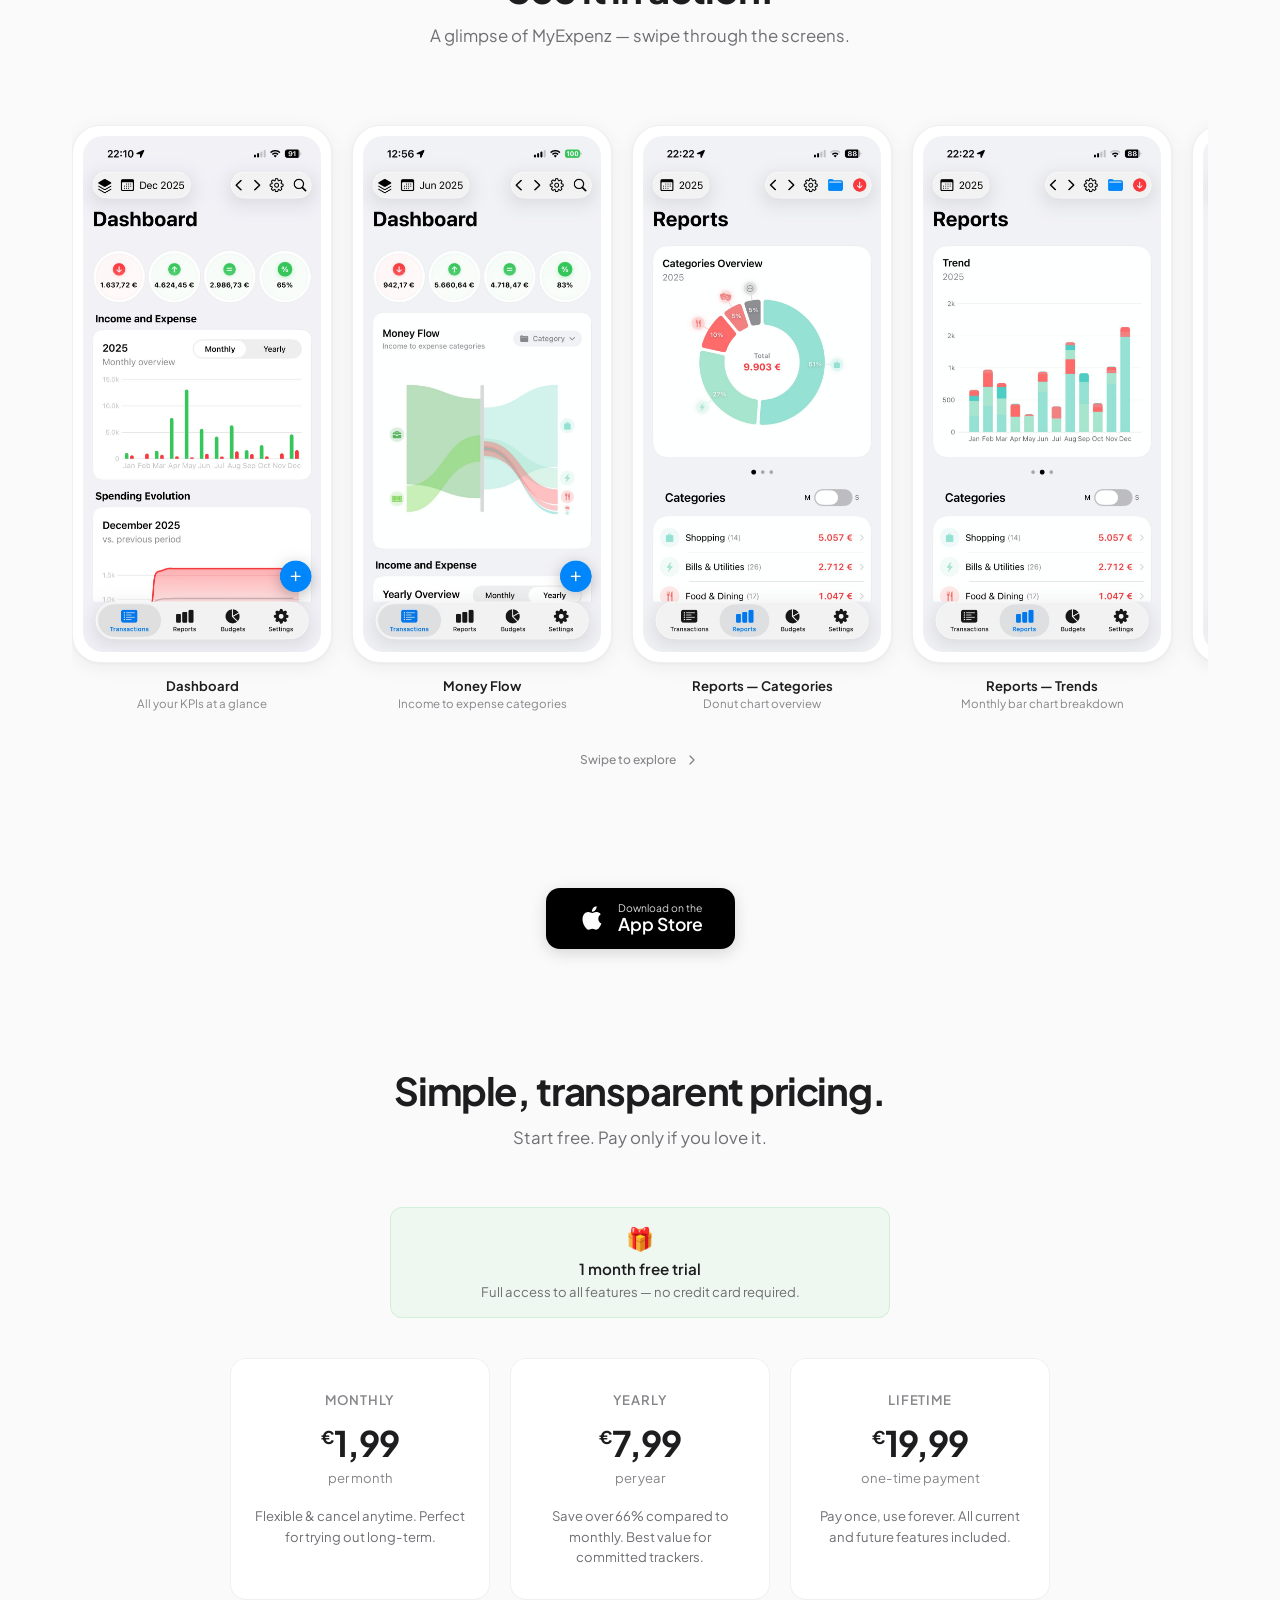
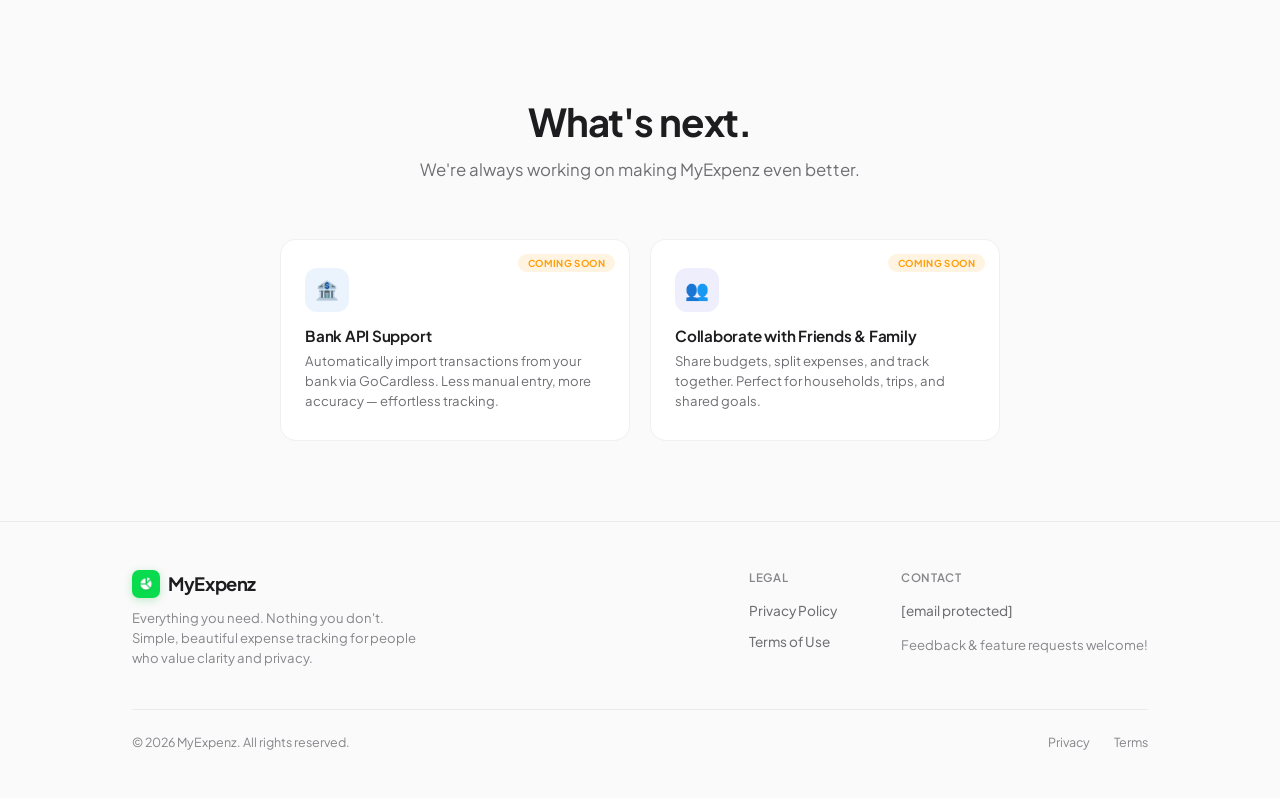
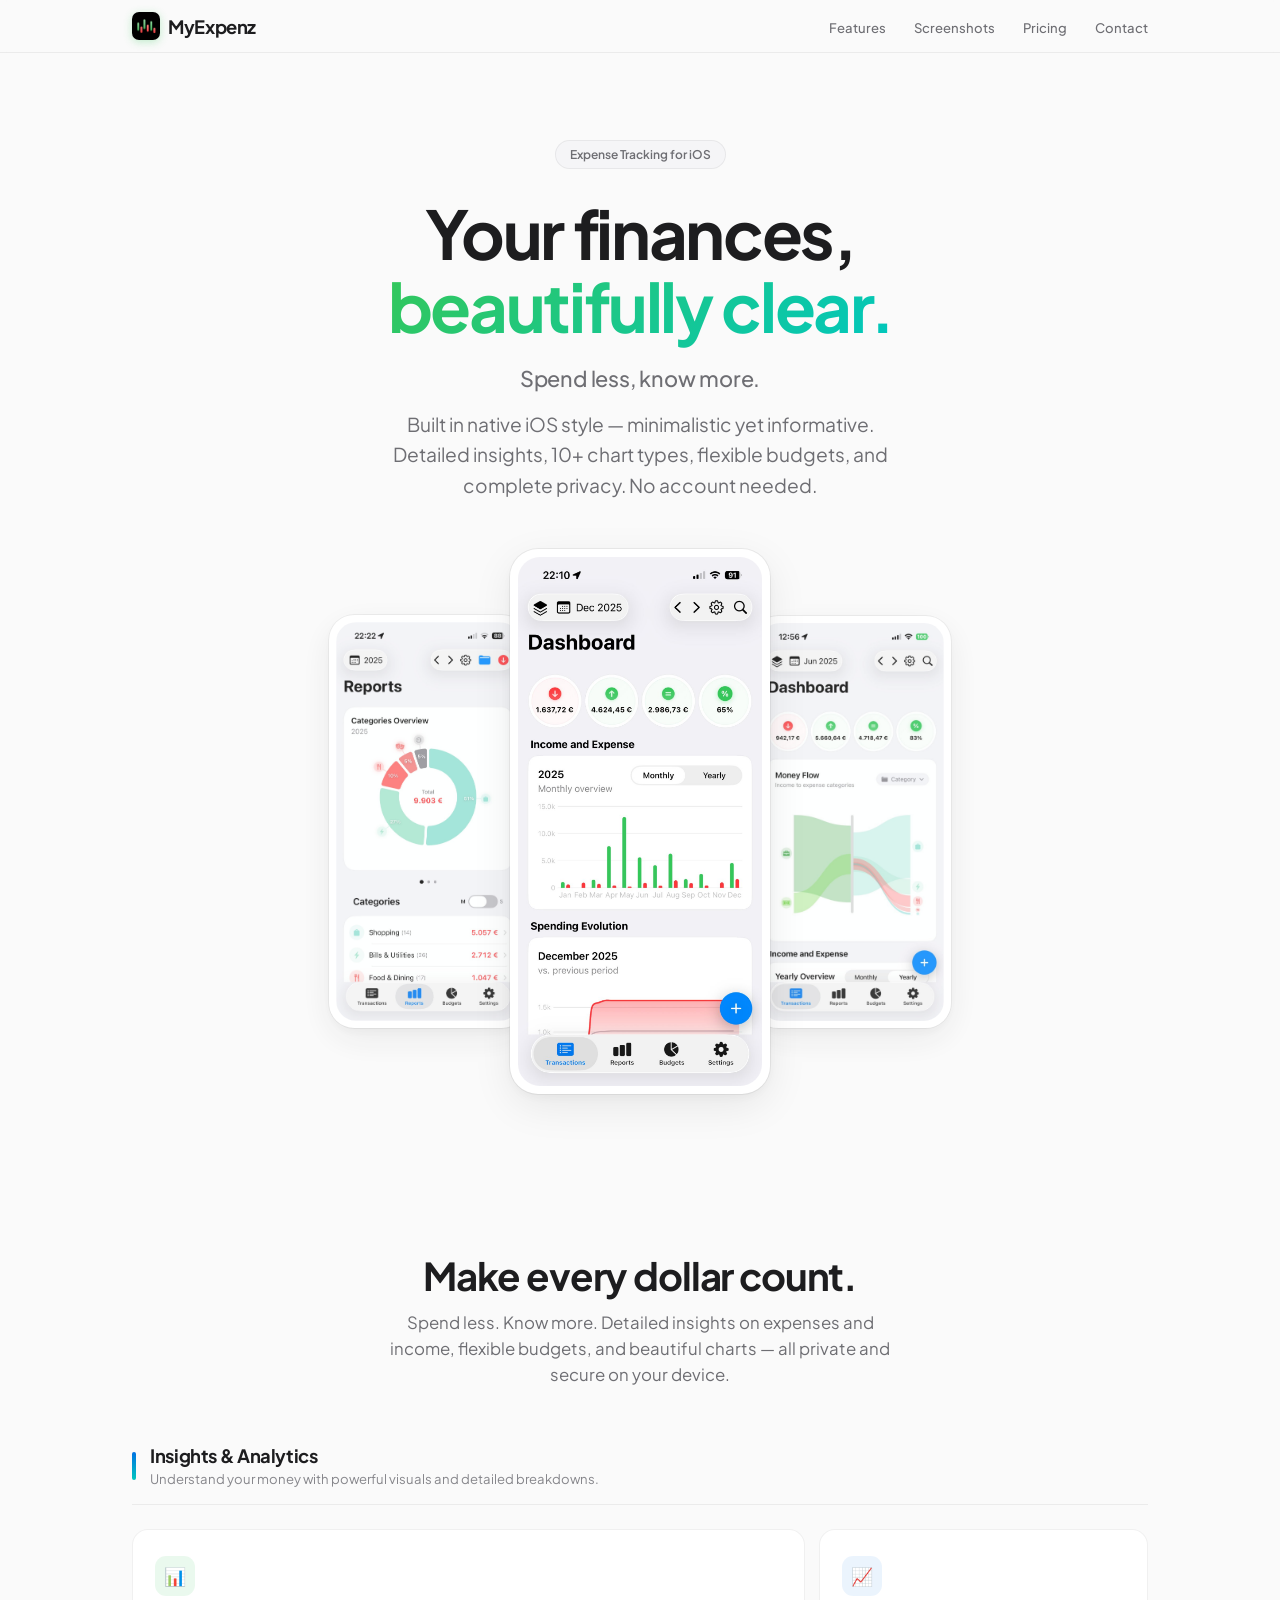
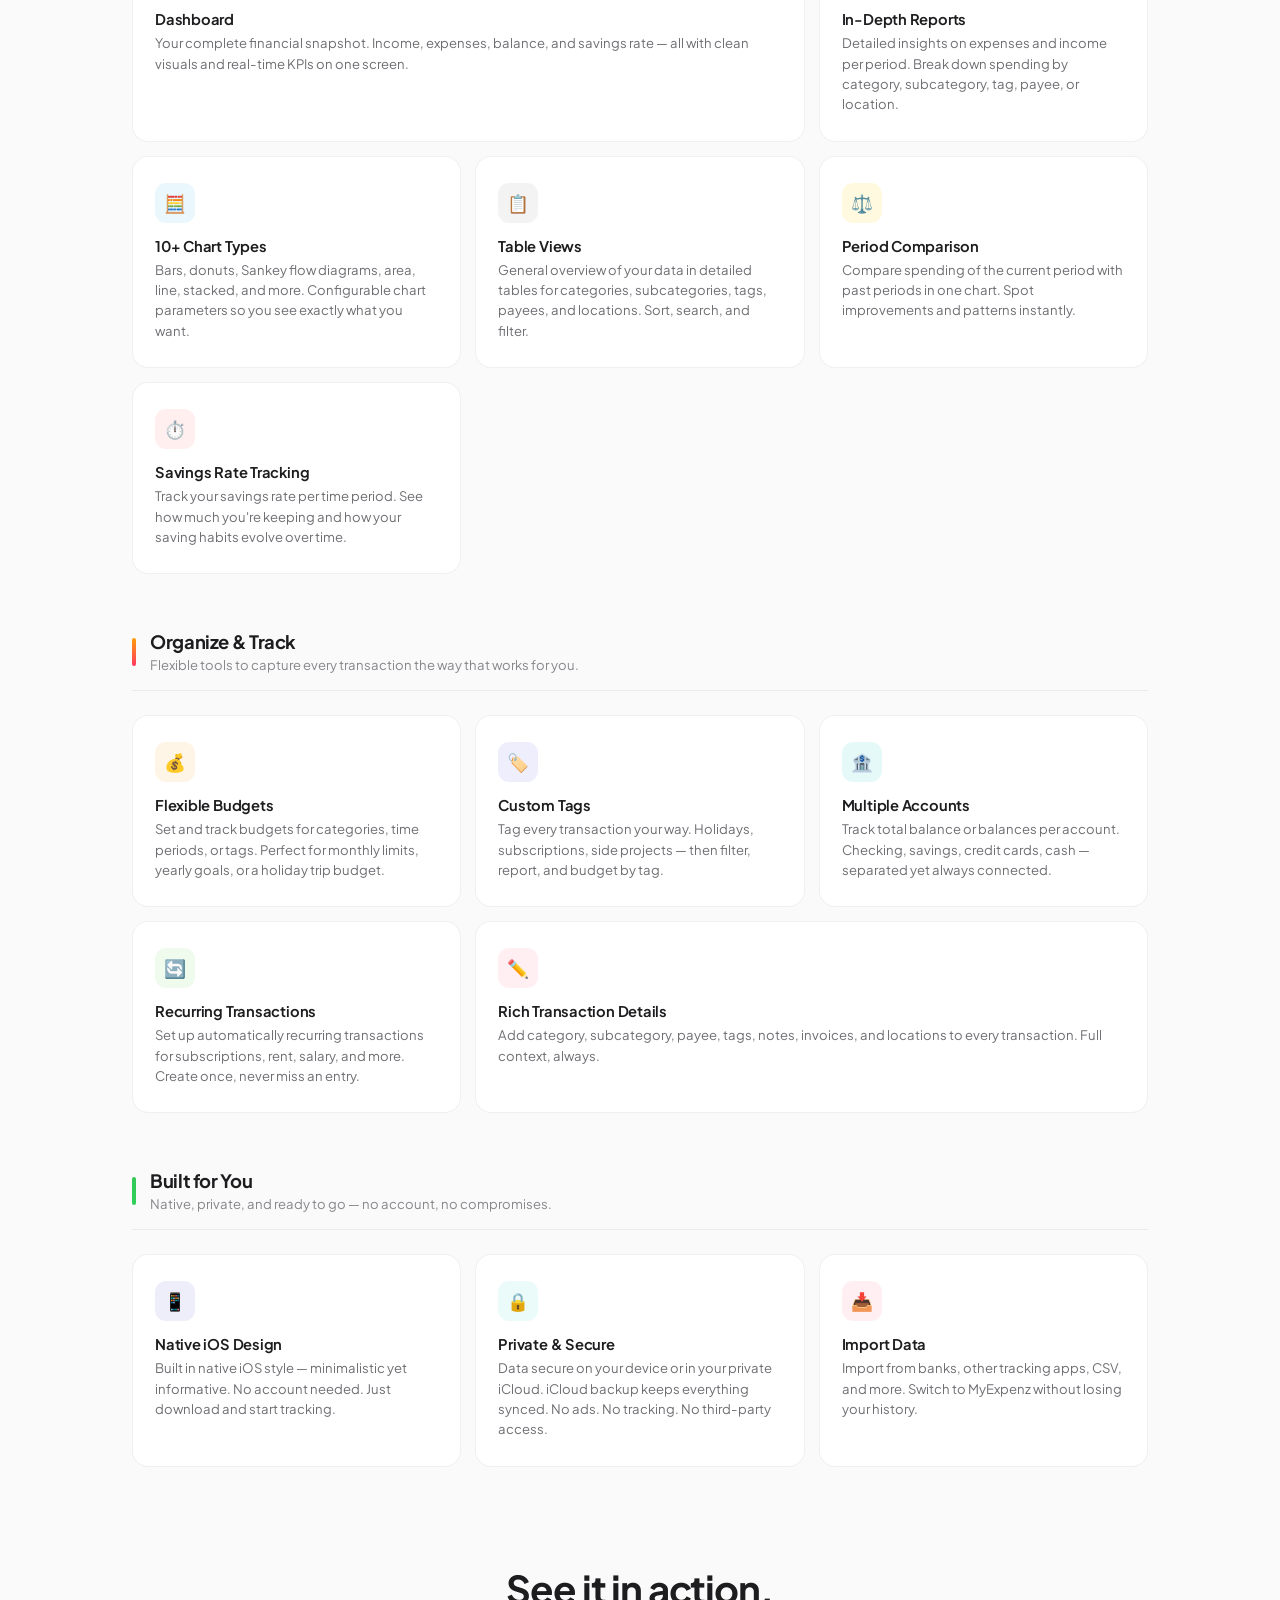
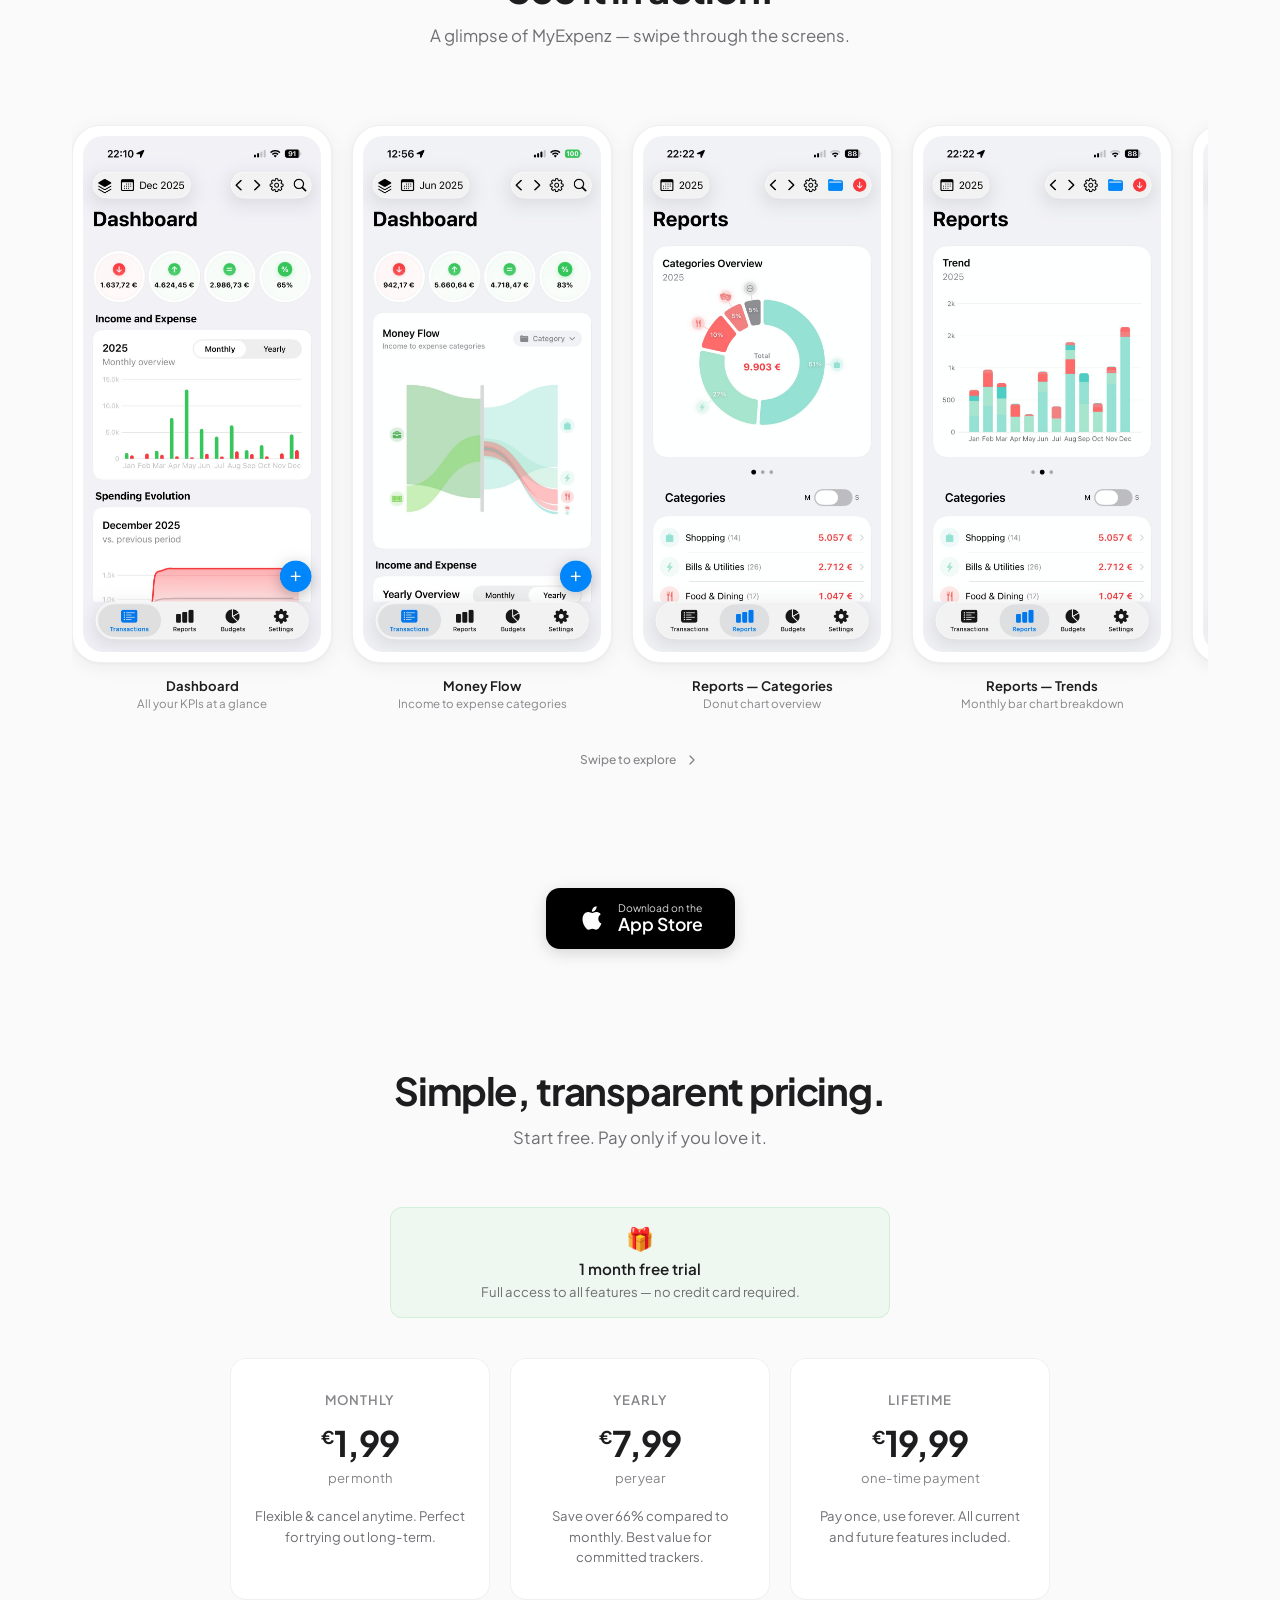
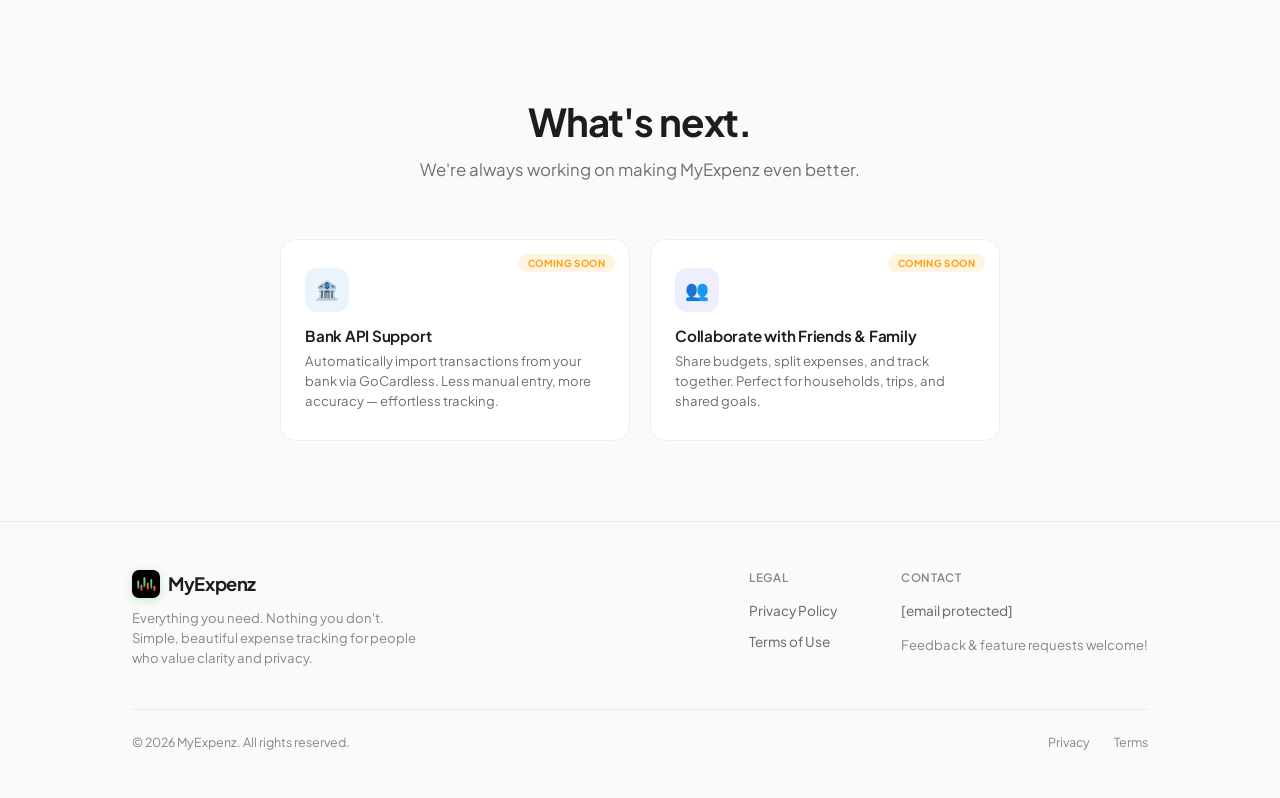
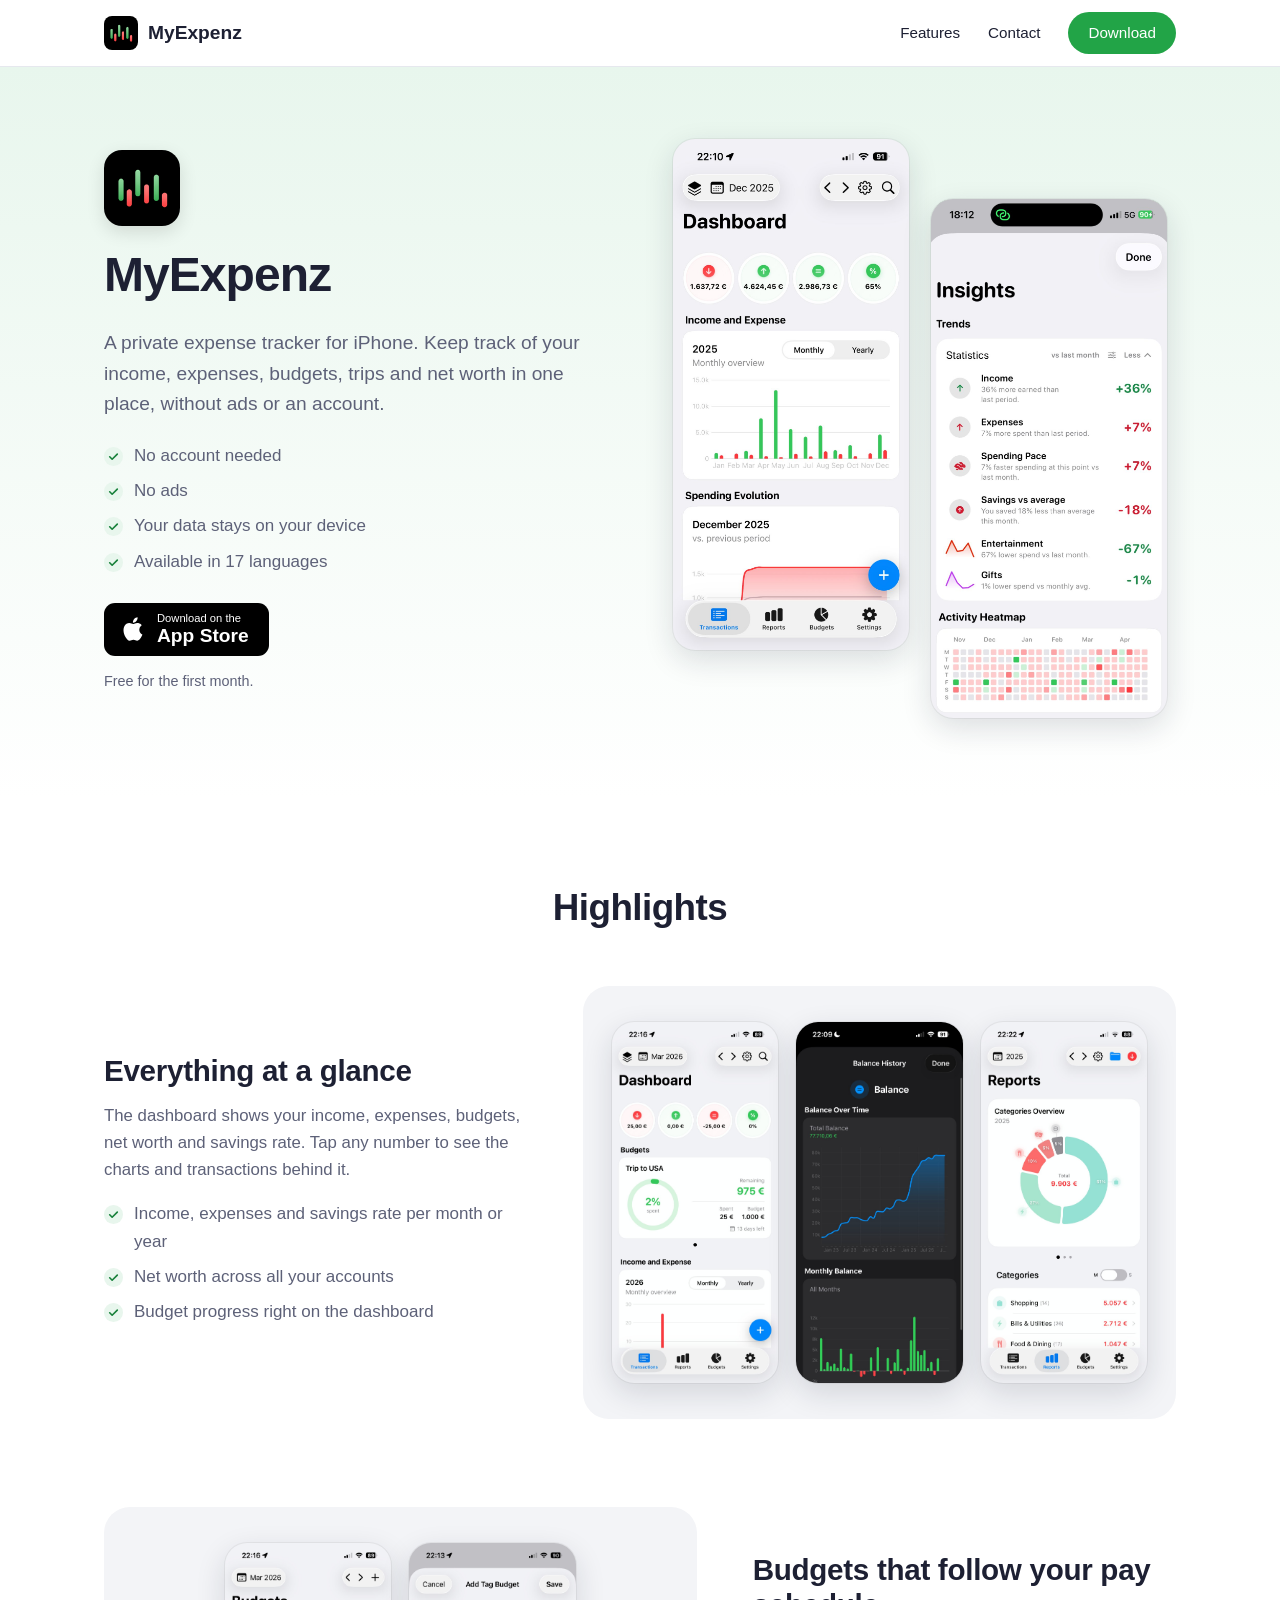
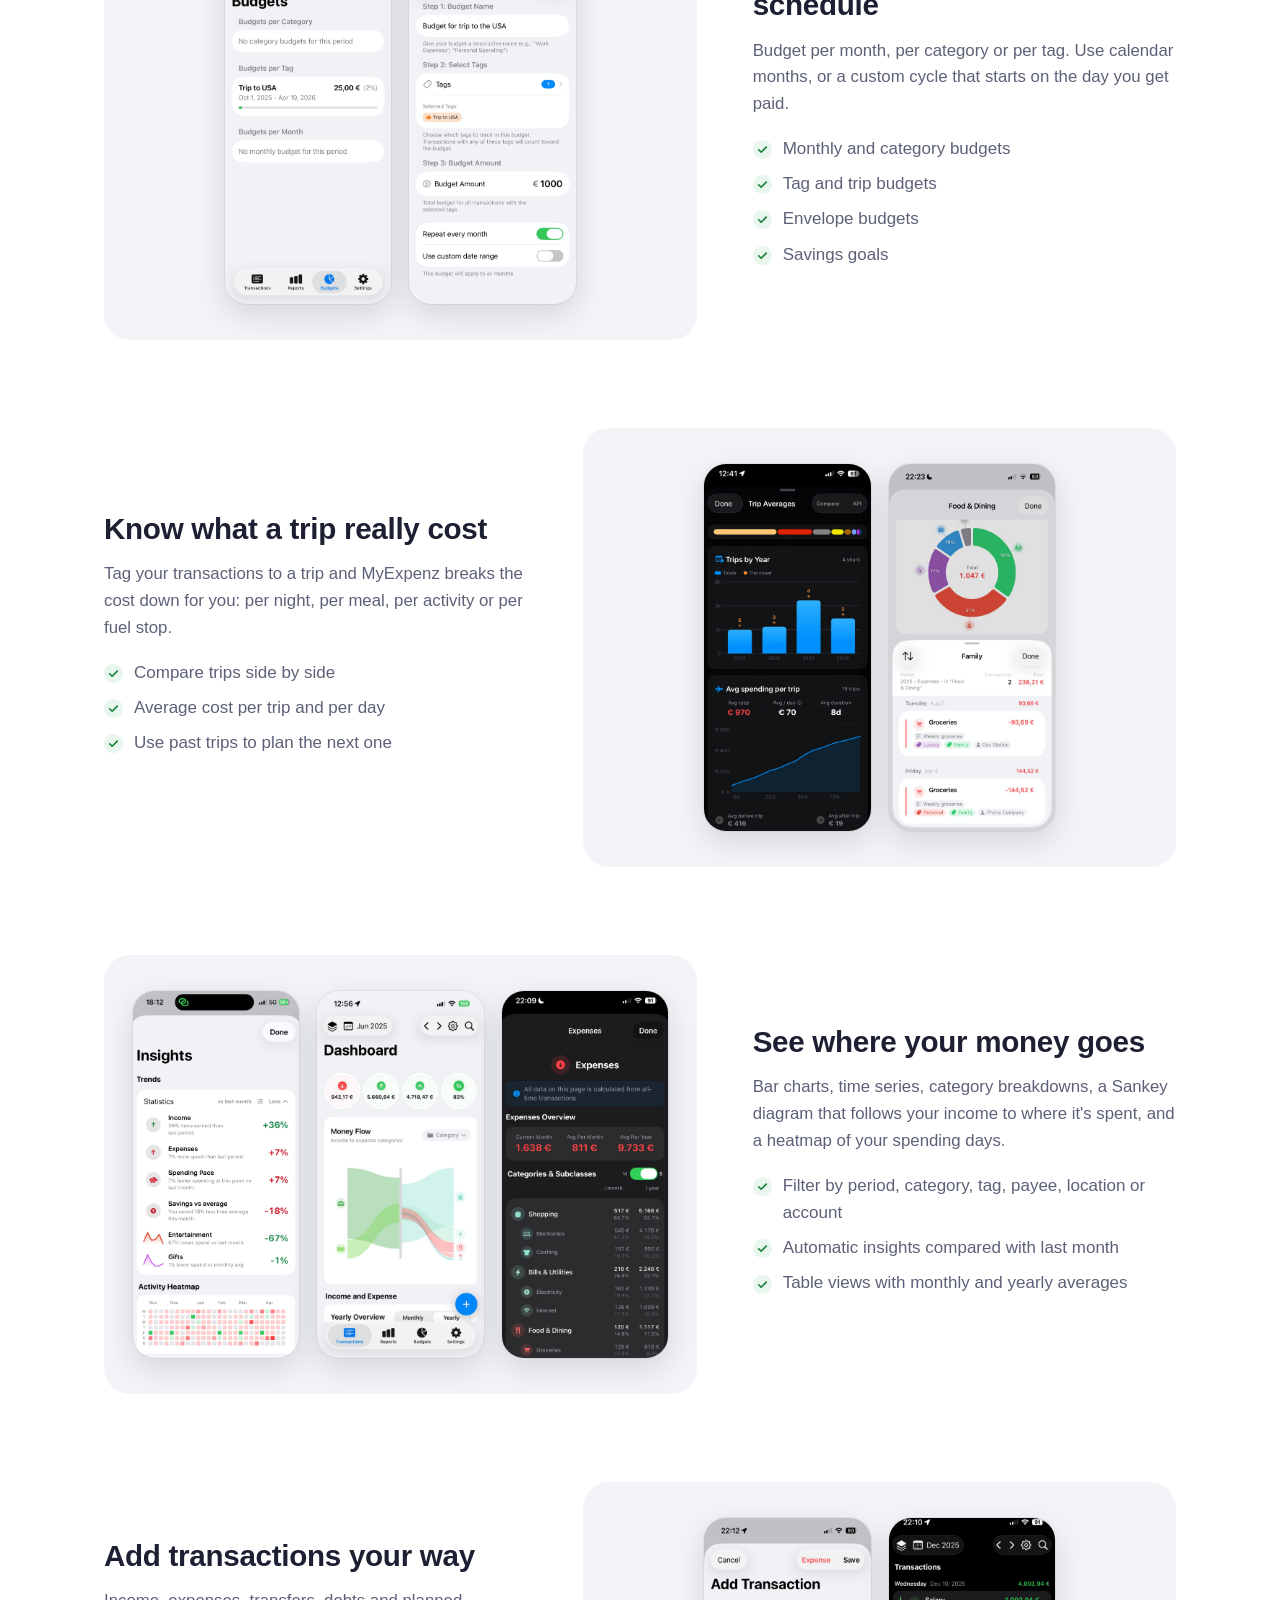
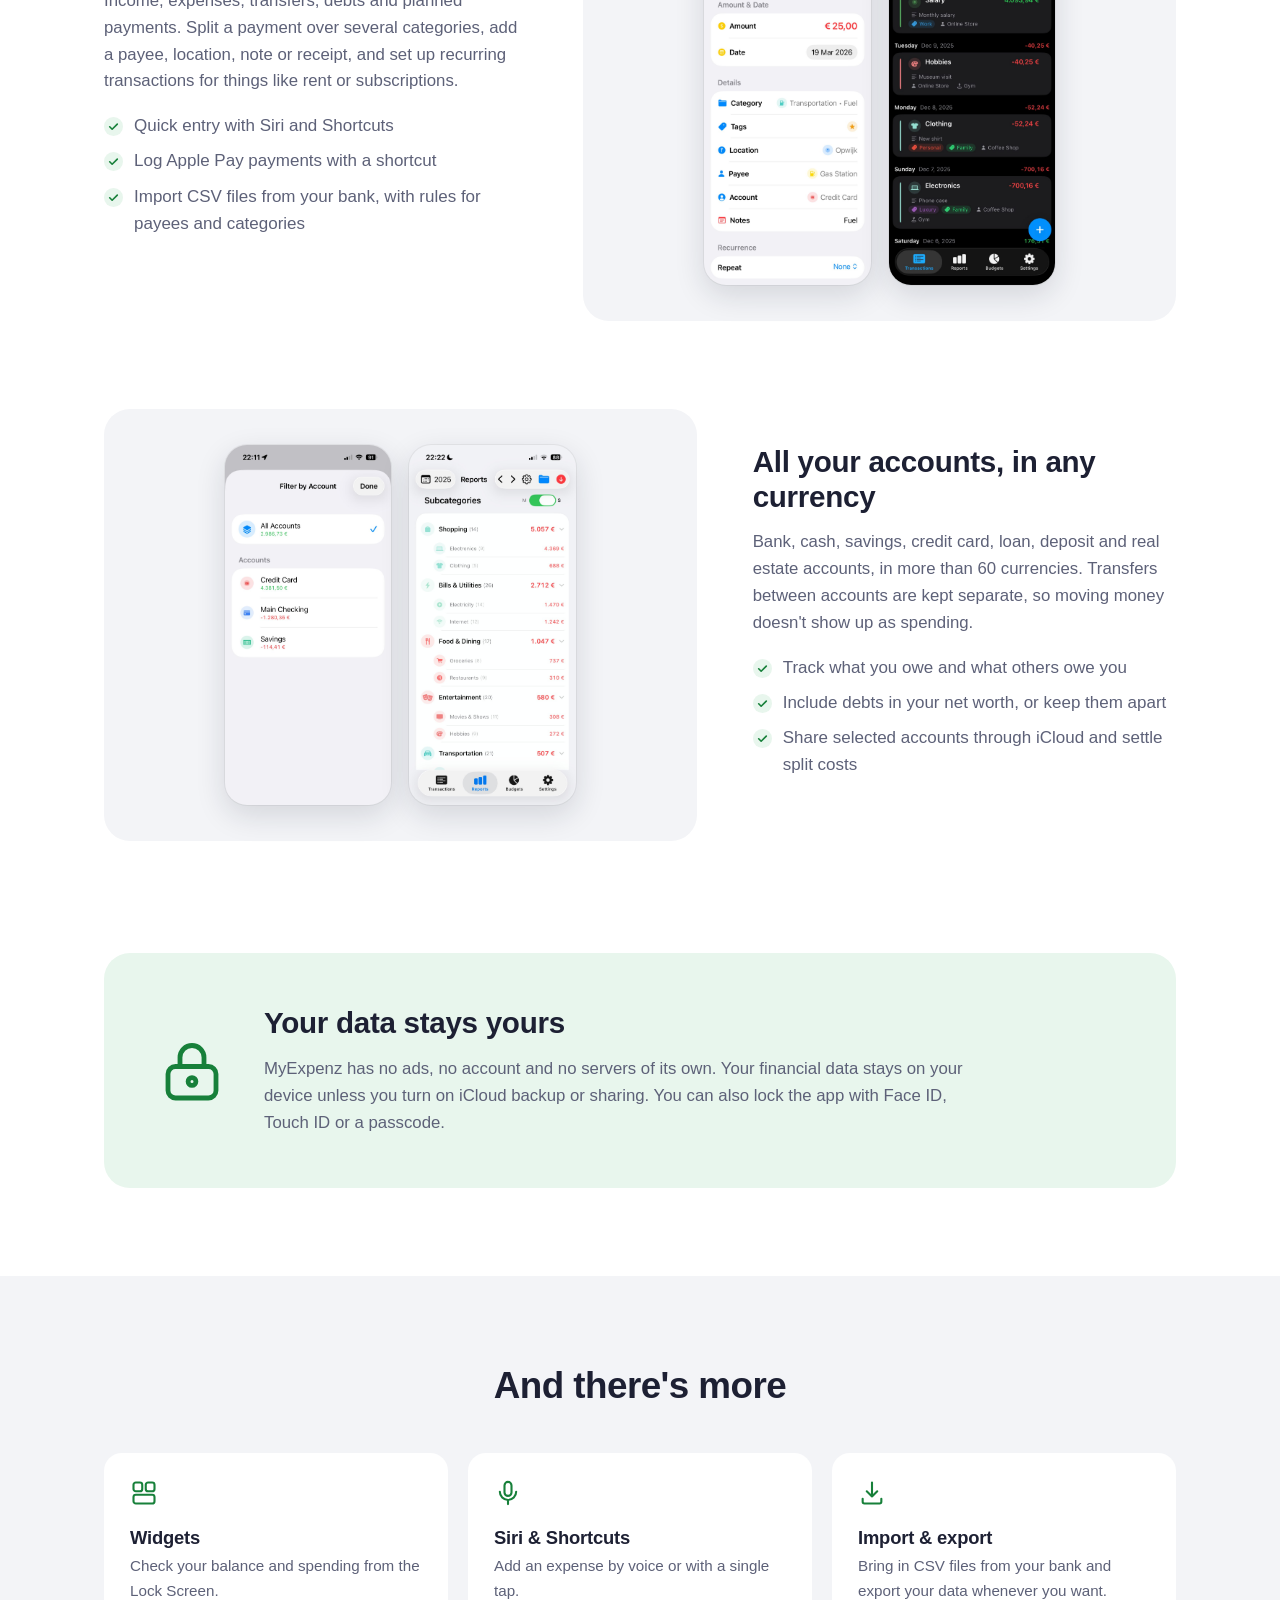
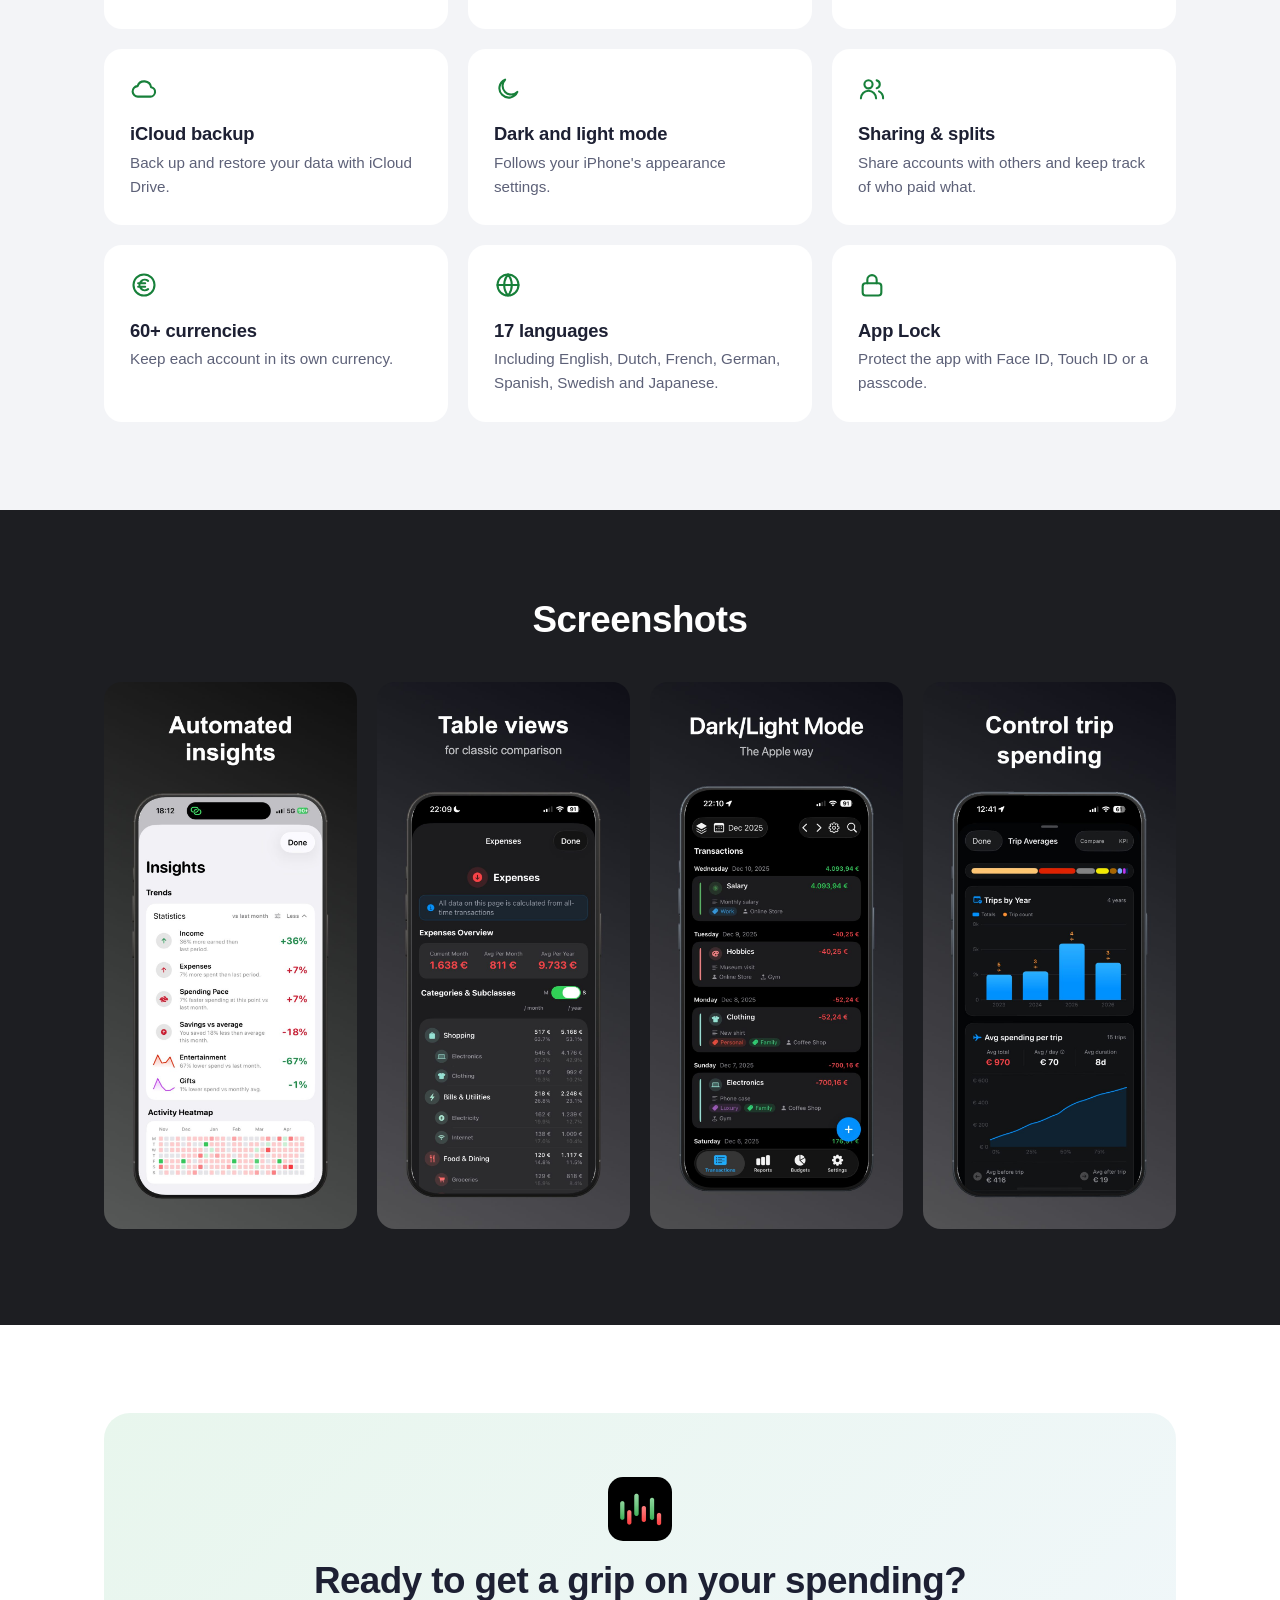
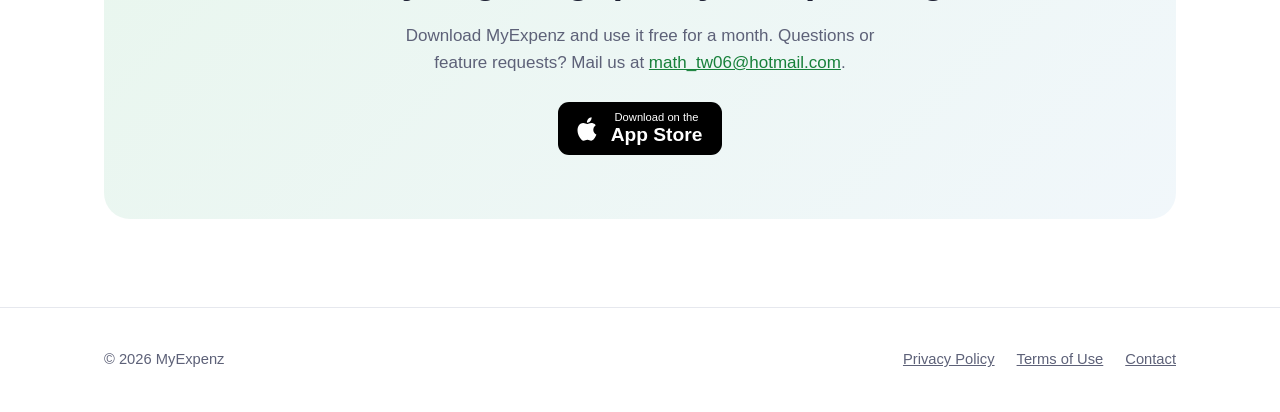
